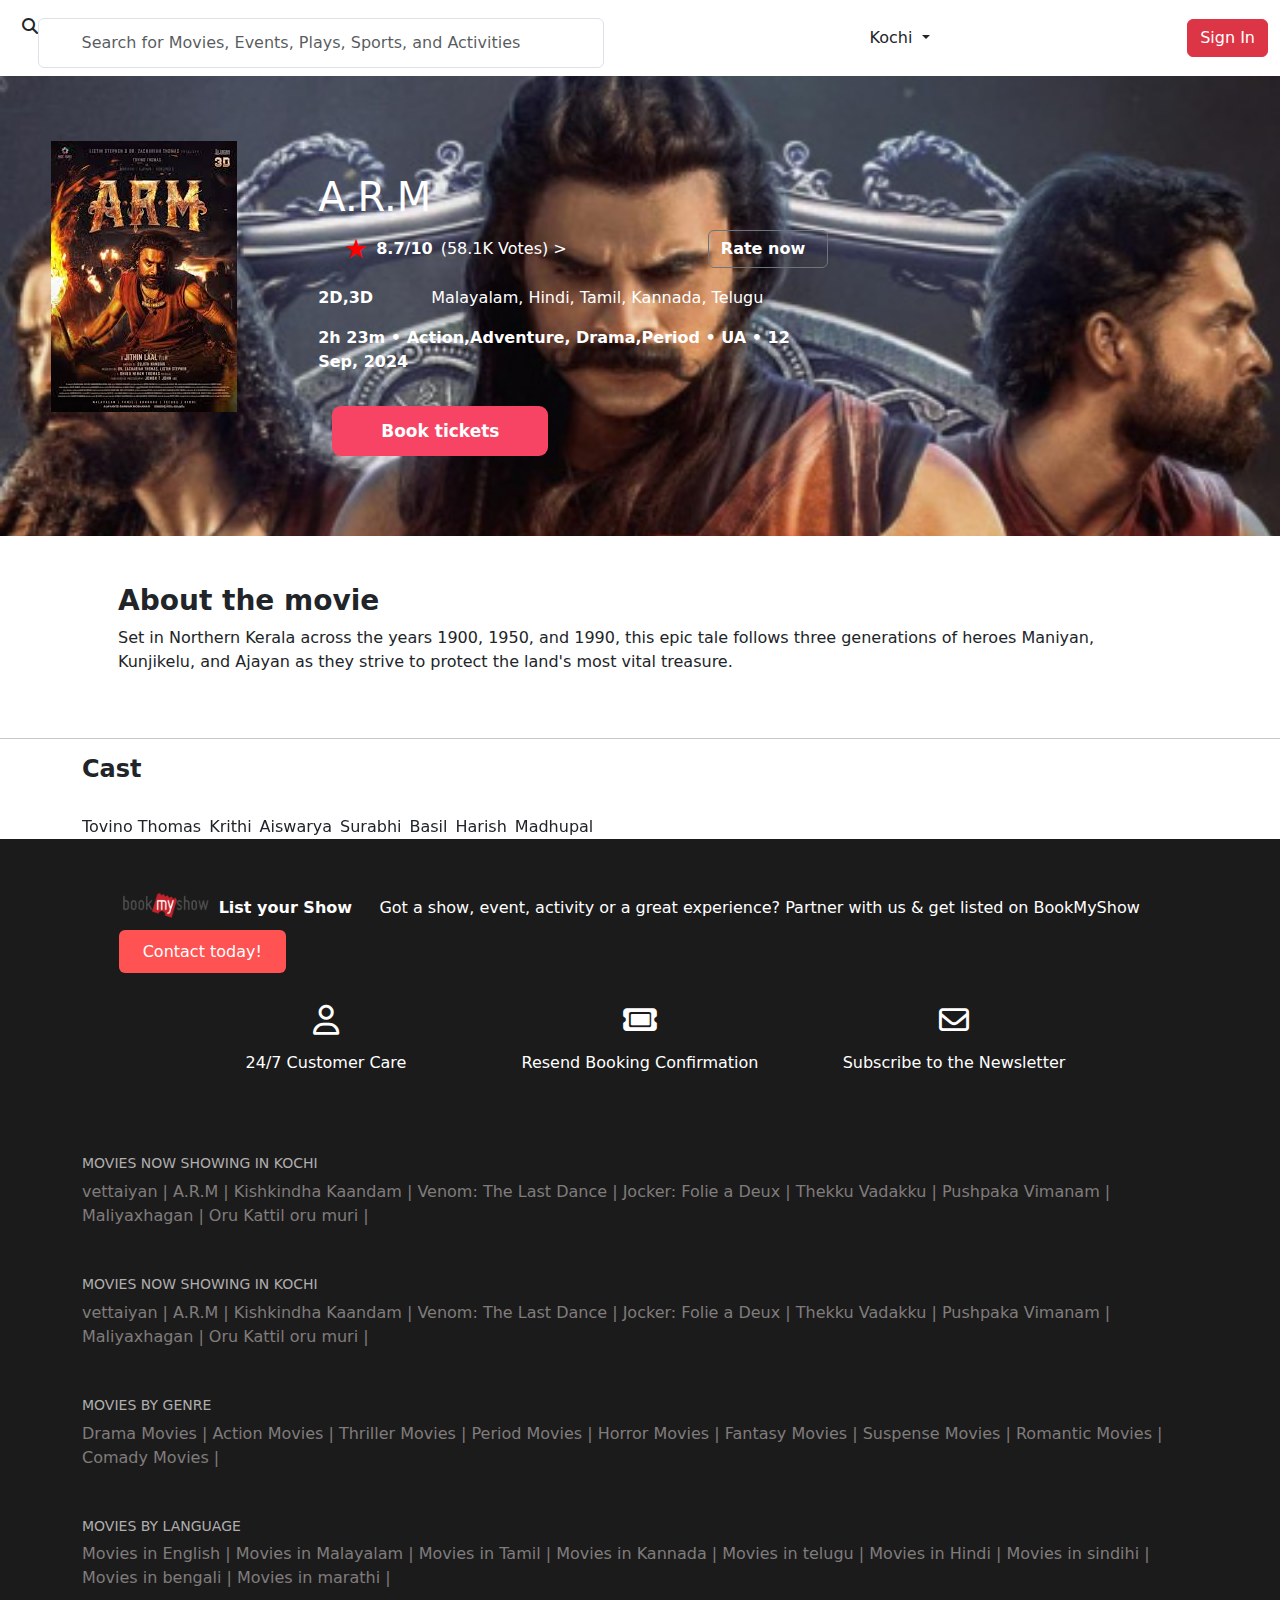
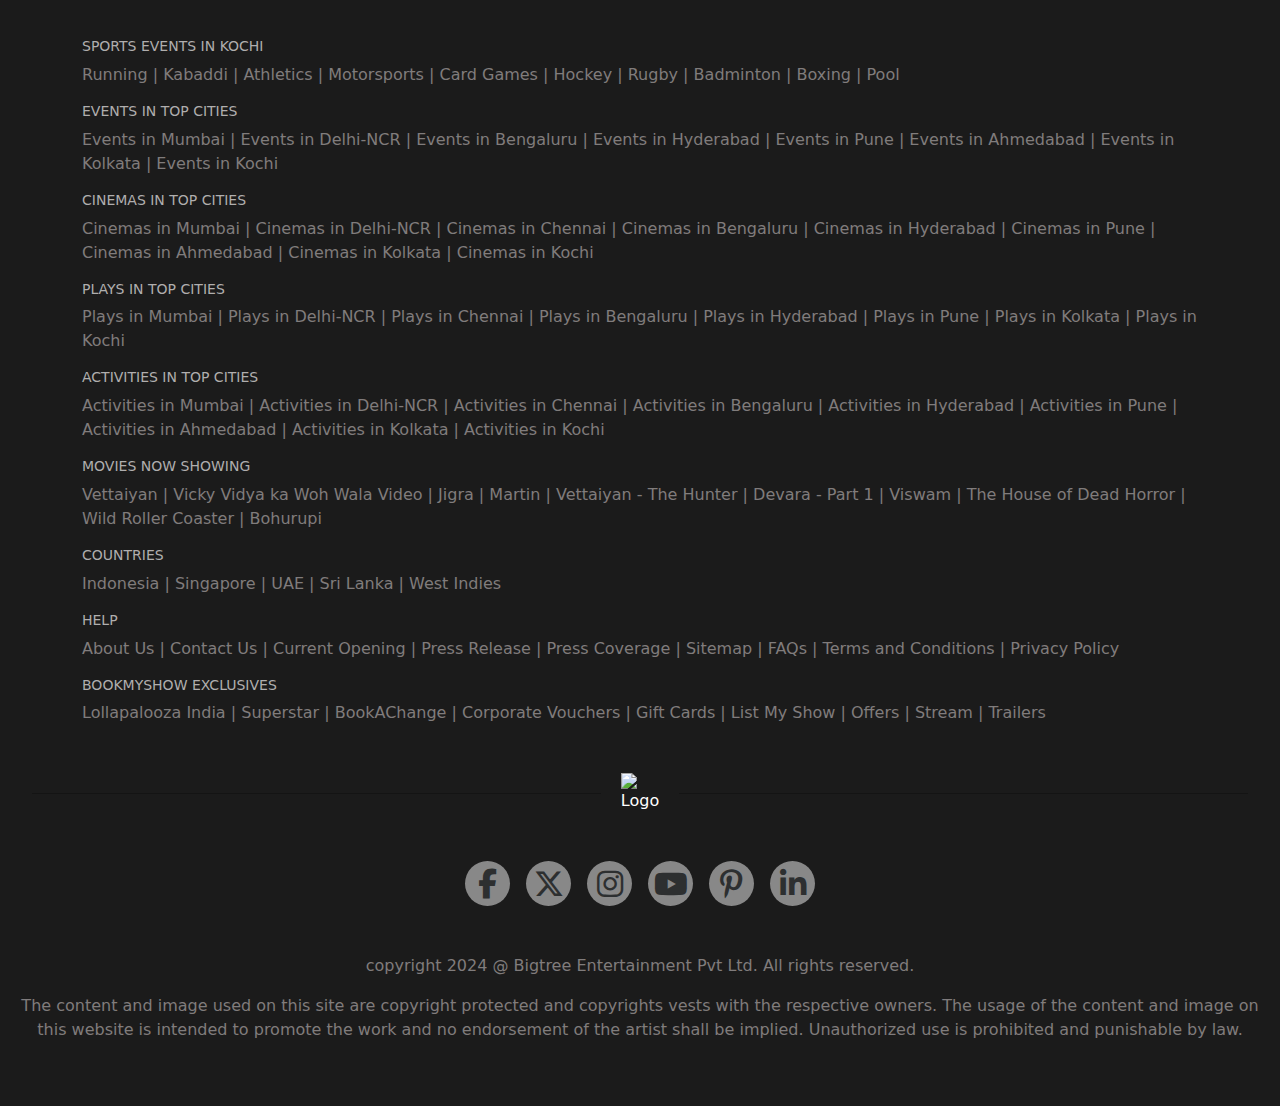
==== arm.html @ ceeee443 "update" ====
<!DOCTYPE html>
<html lang="en">
<head>
    <meta charset="UTF-8">
    <meta name="viewport" content="width=device-width, initial-scale=1.0">
    <title>ARM</title>
    <link rel="stylesheet" href="index.css">
    <link href="https://cdn.jsdelivr.net/npm/bootstrap@5.3.3/dist/css/bootstrap.min.css" rel="stylesheet">
    <script src="https://cdn.jsdelivr.net/npm/bootstrap@5.3.3/dist/js/bootstrap.bundle.min.js"></script>
    <link rel="stylesheet" href="https://cdnjs.cloudflare.com/ajax/libs/font-awesome/6.6.0/css/all.min.css">
</head>
<body>
    <nav id="navbar" class="navbar bg-white fixed-top">
        <div class="container-fluid">
            <form class="d-flex justify-content-center" role="search" style="width: 600px; padding-top: 10px;">
                <img id="logo" src="../BookMyShow/media/bookmyshow_logo.png" alt="" height="50px">
                <i id="slogo" class="fa-solid fa-magnifying-glass" aria-hidden="false"></i>
                <input id="search" class="form-control me-2" type="search" placeholder="      Search for Movies, Events, Plays, Sports, and Activities" aria-label="Search">
            </form>
            <div id="location" class="dropdown">            
                <a class="nav-link dropdown-toggle" href="#" role="button" data-bs-toggle="dropdown" aria-expanded="false">
                    Kochi
                </a>
            </div>
            <button id="login" class="btn btn-danger" type="submit">Sign In</button>
        </div>
    </nav>
    <!-- Second Navbar (Below First Navbar) -->
    <nav id="navbar2" class="second-navbar mt-2 d-none d-md-block">
        <div id="navrow" class="row container pt-1">
            <div class="col-auto">
                <p class="nav-item text-black mb-0">Movies</p>
            </div>
            <div class="col-auto">
                <p class="text-black mb-0">Stream</p>
            </div>
            <div class="col-sm">
                <p class="text-black mb-0">Events</p>
            </div>
            <div class="col-sm">
                <p class="text-black mb-0">Plays</p>
            </div>
            <div class="col-sm">
                <p class="text-black mb-0">Sports</p>
            </div>
            <div class="col-sm">
                <p class="text-black mb-0">Activities</p>
            </div>
            <div id="navrow2" class="col-auto ms-auto">
                <p class="text-black mb-0">List Your Show</p>
            </div>
            <div class="col-sm">
                <p class="text-black mb-0">Corporates</p>
            </div>
            <div class="col-sm">
                <p class="text-black mb-0">Offers</p>
            </div>
            <div class="col-sm">
                <p class="text-black mb-0">Gift Cards</p>
            </div>
        </div>
    </nav>
    <div id="main1" class="image-fluid d-flex ">
        <div id="main2" class=" row align-items-center">
            <!-- Movie Card 1 -->
            <div class="col-md-4">
                <div class="movie-card">
                    <img src="img/arposter.jpg" alt="A.R.M" >
                    <div class="movie-details">
                        <div class="movie-stats" style="background-color: #000000d8">
                        </div>
                    </div>
                </div>
            </div>
            <div id="main3" class="col-md-8">
                <div class="movieinfo">
                    <div class="movietitle"><h1>A.R.M</h1></div>
                    <div id="rating" class="d-flex align-items-center">
                        <span id="star" class="star text-orange">&nbsp;&nbsp; ★</span>
                        <span class="score mx-2"><b style="color: white;">8.7/10</b></span>
                        <span class="votes" style="color: white;">(58.1K Votes) ></span>
                        <button id="ratebtn" class="btn btn-outline-secondary rate-btn ms-auto"><b style="color: white;">Rate now</b>&nbsp;&nbsp;</button>
                    </div>
                    <div class="lang row gap-4 mt-3">
                        <div id="lang" class="col-2"><b style="color: white;">2D,3D</b></div>
                        <div id="lang" class="col-9"><span class="language" style="color: white;">Malayalam, Hindi, Tamil, Kannada, Telugu</span></div>
                    </div>
                    <div class="duration mt-3"><b style="color: white;">2h 23m • Action,Adventure, Drama,Period • UA • 12 Sep, 2024</b></div></div>
                    

                    <a id="book" class="mt-5" href="#"><b >Book tickets</b></a>


                </div>
            </div>
      </div>
    </div>
    <div class="sample container p-5">
        <h3><b>About the movie</b></h3>
        <span>Set in Northern Kerala across the years 1900, 1950, and 1990, this epic tale follows three generations of heroes Maniyan,</span>
        <span>Kunjikelu, and Ajayan as they strive to protect the land's most vital treasure.</span>
    </div>
    <hr class="mx-auto d-block" width="100%">
    <div id="demo" class="carousel slide container" data-bs-ride="false">
        <h4><b>Cast</b></h4>

        <div class="carousel-inner">
            <div class="carousel-item active">

                <div class="d-flex gap-2">
                    <div>
                        <img src="media/c1.avif" class=" d-inline rounded-circle" style="width:165px;" alt="">
                        <figcaption style="text-align: center;">Tovino Thomas</figcaption> 
                    </div>
                    <div>
                        <img src="media/c2.avif" class=" d-inline rounded-circle" style="width:165px;" alt="">
                        <figcaption style="text-align: center;">Krithi</figcaption>
                    </div>
                    <div>
                        <img src="media/c3.avif" class=" d-inline rounded-circle" style="width:165px;" alt="">
                            <figcaption style="text-align: center;">Aiswarya</figcaption>
                    </div> 
                    <div>
                        <img src="media/c4.avif" class=" d-inline rounded-circle" style="width:165px;" alt=""> 
                        <figcaption style="text-align: center;">Surabhi</figcaption>
                    </div>
                    <div>
                        <img src="media/c5.avif" class=" d-inline rounded-circle" style="width:165px;" alt="">
                            <figcaption style="text-align: center;">Basil</figcaption>
                    </div>
                    <div> 
                        <img src="media/c6.avif" class=" d-inline rounded-circle" style="width:165px;" alt="">
                        <figcaption style="text-align: center;">Harish</figcaption>
                    </div>
                    <div> 
                        <img src="media/c7.avif" class=" d-inline rounded-circle" style="width:165px;" alt="">
                        <figcaption style="text-align: center;">Madhupal</figcaption> 
                </div>
            </div>
        </div>
        <div class="carousel-item">
            <div class="d-flex gap-2">
                <div>
                <img src="media/c8.avif" class=" d-inline rounded-circle" style="width:165px;" alt="">
                <figcaption style="text-align: center;">Rohini</figcaption> 
               </div>
               <div>
                <img src="media/c9.avif" class=" d-inline rounded-circle" style="width:165px;" alt="">
                <figcaption style="text-align: center;">Aju varghese</figcaption>
               </div>
               <div>
                <img src="media/c10.avif" class=" d-inline rounded-circle" style="width:165px;" alt="">
                <figcaption style="text-align: center;">Kabir</figcaption>
                </div> 
                <div>
                <img src="media/c11.avif" class=" d-inline rounded-circle" style="width:165px;" alt=""> 
                <figcaption style="text-align: center;">Jagadeesh</figcaption>
                </div>
                <div>
                <img src="media/c12.avif" class=" d-inline rounded-circle" style="width:165px;" alt="">
                <figcaption style="text-align: center;">Sudheesh</figcaption>
                </div>
                <div> 
                <img src="media/c13.avif" class=" d-inline rounded-circle" style="width:165px;" alt="">
                <figcaption style="text-align: center;">Nisthar</figcaption>
                </div>
                <div> 
                    <img src="media/c14.avif" class=" d-inline rounded-circle" style="width:165px;" alt="">
                    <figcaption style="text-align: center;">Maala</figcaption>
                    </div>
          </div>   
  
          </div>
        </div>
        <button class="carousel-control-prev" type="button" data-bs-target="#demo" data-bs-slide="prev">
            <span class="carousel-control-prev-icon"></span>
          </button>
          <button class="carousel-control-next" type="button" data-bs-target="#demo" data-bs-slide="next">
            <span class="carousel-control-next-icon"></span>
          </button>
        </div>
    </div>
    <footer style="overflow-y: hidden;" class="footer py-5 d-none d-md-block">
        <div class="container-fluid">
            <div class="row justify-content-center text-center text-md-start">
                <div class="col-md-10">
                    <p class="text-white">
                    <a href="#" class=" footer-logo text-white fw-bold text-decoration-none"><img src="img/bookmyshow_logo.png" alt="" style="max-width: 100px;">List your Show &nbsp; &nbsp;</a> 
                    Got a show, event, activity or a great experience? Partner with us & get listed on BookMyShow 
                    <a id="contact"  href="#" class="btn btn-danger ">Contact today! </a>
                    </p>
                </div>
        
                <div id="row" class="row justify-content-center">
                    <div class="icon-box col-12 col-md-4 col-lg-3 mb-3 text-center ">
                    <i style="font-size: 30px;" class="fa-regular fa-user my-3"></i>
                    <p class="">24/7 Customer Care</p>
                </div>
                <div class="icon-box col-12 col-md-4 col-lg-3 mb-3 text-center">
                    <i style="font-size: 30px;" class="fa-solid fa-ticket my-3"></i>
                    <p >Resend Booking Confirmation</p>
                </div>
                <div class="icon-box col-12 col-md-4 col-lg-3 mb-3 text-center">
                    <i style="font-size: 30px;" class="fa-regular fa-envelope my-3"></i>
                    <p >Subscribe to the Newsletter</p>
                </div>
                </div>
            </div>
            <div class="container mt-5">
                <h4 id="heading">MOVIES NOW SHOWING IN KOCHI</h4>
                <p class="para"><a id="text1" href="">vettaiyan</a> |
                <a id="text1" href="">A.R.M</a> |
                <a id="text1" href="">Kishkindha Kaandam</a> |
                <a id="text1" href="">Venom: The Last Dance</a> |
                <a id="text1" href="">Jocker: Folie a Deux</a> |
                <a id="text1" href="">Thekku Vadakku</a> |
                <a id="text1" href="">Pushpaka Vimanam</a> |
                <a id="text1" href="">Maliyaxhagan</a> |
                <a id="text1" href="">Oru Kattil oru muri</a> |
                </p>
            </div>
            <div class="container mt-5">
                <h4 id="heading">MOVIES NOW SHOWING IN KOCHI</h4>
                <p class="para"><a id="text1" href="">vettaiyan</a> |
                <a id="text1" href="">A.R.M</a> |
                <a id="text1" href="">Kishkindha Kaandam</a> |
                <a id="text1" href="">Venom: The Last Dance</a> |
                <a id="text1" href="">Jocker: Folie a Deux</a> |
                <a id="text1" href="">Thekku Vadakku</a> |
                <a id="text1" href="">Pushpaka Vimanam</a> |
                <a id="text1" href="">Maliyaxhagan</a> |
                <a id="text1" href="">Oru Kattil oru muri</a> |
                </p>
            </div>
            <div class="container mt-5">
                <h4 id="heading">MOVIES BY GENRE</h4>
                <p class="para"><a id="text1" href="">Drama Movies</a> |
                <a id="text1" href="">Action Movies</a> |
                <a id="text1" href="">Thriller Movies</a> |
                <a id="text1" href="">Period Movies</a> |
                <a id="text1" href="">Horror Movies</a> |
                <a id="text1" href="">Fantasy Movies</a> |
                <a id="text1" href="">Suspense Movies</a> |
                <a id="text1" href="">Romantic Movies</a> |
                <a id="text1" href="">Comady Movies</a> |
                </p>
            </div>
            <div class="container mt-5">
                <h4 id="heading">MOVIES BY LANGUAGE</h4>
                <p class="para"><a id="text1" href="">Movies in English</a> |
                <a id="text1" href="">Movies in Malayalam</a> |
                <a id="text1" href="">Movies in Tamil</a> |
                <a id="text1" href="">Movies in Kannada</a> |
                <a id="text1" href="">Movies in telugu</a> |
                <a id="text1" href="">Movies in Hindi</a> |
                <a id="text1" href="">Movies in sindihi</a> |
                <a id="text1" href="">Movies in bengali</a> |
                <a id="text1" href="">Movies in marathi</a> |
                </p>
            </div>
            <div class="container mt-5">
                <h4 id="heading">SPORTS EVENTS IN KOCHI</h4>
                <p class="para">
                    <a href="" id="text1">Running</a> |
                    <a href="" id="text1">Kabaddi</a> |
                    <a href="" id="text1">Athletics</a> |
                    <a href="" id="text1">Motorsports</a> |
                    <a href="" id="text1">Card Games</a> |
                    <a href="" id="text1">Hockey</a> |
                    <a href="" id="text1">Rugby</a> |
                    <a href="" id="text1">Badminton</a> |
                    <a href="" id="text1">Boxing</a> |
                    <a href="" id="text1">Pool</a>
                </p>
                <h4 id="heading">EVENTS IN TOP CITIES</h4>
                <p class="para">
                    <a href="" id="text1">Events in Mumbai</a> |
                    <a href="" id="text1">Events in Delhi-NCR</a> |
                    <a href="" id="text1">Events in Bengaluru</a> |
                    <a href="" id="text1">Events in Hyderabad</a> |
                    <a href="" id="text1">Events in Pune</a> |
                    <a href="" id="text1">Events in Ahmedabad</a> |
                    <a href="" id="text1">Events in Kolkata</a> |
                    <a href="" id="text1">Events in Kochi</a>
                </p>
                <h4 id="heading">CINEMAS IN TOP CITIES</h4>
                <p class="para">
                    <a href="" id="text1">Cinemas in Mumbai</a> |
                    <a href="" id="text1">Cinemas in Delhi-NCR</a> |
                    <a href="" id="text1">Cinemas in Chennai</a> |
                    <a href="" id="text1">Cinemas in Bengaluru</a> |
                    <a href="" id="text1">Cinemas in Hyderabad</a> |
                    <a href="" id="text1">Cinemas in Pune</a> |
                    <a href="" id="text1">Cinemas in Ahmedabad</a> |
                    <a href="" id="text1">Cinemas in Kolkata</a> |
                    <a href="" id="text1">Cinemas in Kochi</a>
                </p>
            
                <h4 id="heading">PLAYS IN TOP CITIES</h4>
                <p class="para">
                    <a href="" id="text1">Plays in Mumbai</a> |
                    <a href="" id="text1">Plays in Delhi-NCR</a> |
                    <a href="" id="text1">Plays in Chennai</a> |
                    <a href="" id="text1">Plays in Bengaluru</a> |
                    <a href="" id="text1">Plays in Hyderabad</a> |
                    <a href="" id="text1">Plays in Pune</a> |
                    <a href="" id="text1">Plays in Kolkata</a> |
                    <a href="" id="text1">Plays in Kochi</a>
                </p>
                
                <h4 id="heading">ACTIVITIES IN TOP CITIES</h4>
                <p class="para">
                    <a href="" id="text1">Activities in Mumbai</a> |
                    <a href="" id="text1">Activities in Delhi-NCR</a> |
                    <a href="" id="text1">Activities in Chennai</a> |
                    <a href="" id="text1">Activities in Bengaluru</a> |
                    <a href="" id="text1">Activities in Hyderabad</a> |
                    <a href="" id="text1">Activities in Pune</a> |
                    <a href="" id="text1">Activities in Ahmedabad</a> |
                    <a href="" id="text1">Activities in Kolkata</a> |
                    <a href="" id="text1">Activities in Kochi</a>
                </p>
                
                <h4 id="heading">MOVIES NOW SHOWING</h4>
                <p class="para">
                    <a href="" id="text1">Vettaiyan</a> |
                    <a href="" id="text1">Vicky Vidya ka Woh Wala Video</a> |
                    <a href="" id="text1">Jigra</a> |
                    <a href="" id="text1">Martin</a> |
                    <a href="" id="text1">Vettaiyan - The Hunter</a> |
                    <a href="" id="text1">Devara - Part 1</a> |
                    <a href="" id="text1">Viswam</a> |
                    <a href="" id="text1">The House of Dead Horror</a> |
                    <a href="" id="text1">Wild Roller Coaster</a> |
                    <a href="" id="text1">Bohurupi</a>
                </p>
            
                <h4 id="heading">COUNTRIES</h4>
                <p class="para">
                    <a href="" id="text1">Indonesia</a> |
                    <a href="" id="text1">Singapore</a> |
                    <a href="" id="text1">UAE</a> |
                    <a href="" id="text1">Sri Lanka</a> |
                    <a href="" id="text1">West Indies</a>
                </p>
                
                <h4 id="heading">HELP</h4>
                <p class="para">
                    <a href="" id="text1">About Us</a> |
                    <a href="" id="text1">Contact Us</a> |
                    <a href="" id="text1">Current Opening</a> |
                    <a href="" id="text1">Press Release</a> |
                    <a href="" id="text1">Press Coverage</a> |
                    <a href="" id="text1">Sitemap</a> |
                    <a href="" id="text1">FAQs</a> |
                    <a href="" id="text1">Terms and Conditions</a> |
                    <a href="" id="text1">Privacy Policy</a>
                </p>
            
                <h4 id="heading">BOOKMYSHOW EXCLUSIVES</h4>
                <p class="para">
                    <a href="" id="text1">Lollapalooza India</a> |
                    <a href="" id="text1">Superstar</a> |
                    <a href="" id="text1">BookAChange</a> |
                    <a href="" id="text1">Corporate Vouchers</a> |
                    <a href="" id="text1">Gift Cards</a> |
                    <a href="" id="text1">List My Show</a> |
                    <a href="" id="text1">Offers</a> |
                    <a href="" id="text1">Stream</a> |
                    <a href="" id="text1">Trailers</a>
                </p>
            </div>
        <div class="line mt-5">
            <hr class="left-line">
            <img src="../BookMyShow/media/bookmyshow_logo.png" alt="Logo" class="logo">
            <hr class="right-line">
        </div>
        <div class=" social mt-5 d-flex justify-content-center ">
            <i id="social1" class="fa-brands fa-facebook-f mx-2"></i>
                <i id="social1" class="fa-brands fa-x-twitter mx-2"></i>
                <i id="social1" class="fa-brands fa-instagram mx-2"></i>
                <i id="social1" class="fa-brands fa-youtube mx-2"></i>
                <i id="social1" class="fa-brands fa-pinterest-p mx-2"></i>
                <i id="social1" class="fa-brands fa-linkedin-in mx-2"></i>
            </p>
        </div>
        <div class="text-center  ">
            <p id="text2" class="mt-5 ">copyright 2024 @ Bigtree Entertainment Pvt Ltd. All rights reserved.</p>
            <p id="text2">The content and image used on this site are copyright protected and copyrights vests with the respective owners. The usage of the content and image on this website is intended to promote the work and no endorsement of the
                artist shall be implied. Unauthorized use is prohibited and punishable by law.
            </p>
        </div>
        </div>
    </footer>
    <script src="https://cdn.jsdelivr.net/npm/bootstrap@5.3.0-alpha1/dist/js/bootstrap.bundle.min.js"></script>

</body>
</html>
---- index.css ----
#logo{
    padding: 5px;
}
.dropdowm{
    padding: 8px;
}
#posters{
    width: 90%;
    border-radius: 8px;
}
#movie-card {
    border-radius: 10px;
    overflow: hidden;
    margin-bottom: 20px;
    position: relative;
    box-shadow: 0 4px 8px rgba(0, 0, 0, 0.1);
}
#movie-card img {
    width: 100%;
    height: auto;
    border-bottom: 3px solid #f8f9fa;
}
.movie-details {
    padding: 10px;
}
#movie-title {
    font-weight: bold;
    margin-top: 10px;
    text-decoration: none;
}
#movie-genre {
    color: #6c757d;
    font-size: 14px;
    text-decoration: none;

}
#movie-stats {
    position: absolute;
    bottom: 0;
    left: 0;
    width: 100%;
    background-color: rgba(0, 0, 0, 0.7);
    color: white;
    text-align: center;
    padding: 5px 0;
}
#movie-stats span {
    display: inline-block;
    margin-right: 10px;
}
#movie-stats i {
    margin-right: 5px;
}



footer {
    background-color: #1b1b1b;
    color: #fff;
}

footer .lead {
    font-size: 1.2rem;
    font-weight: bold;
}

footer h5 {
    font-size: 1rem;
    font-weight: bold;
    margin-bottom: 1rem;
}

footer p a {
    text-decoration: none;
    color: #ccc;
    transition: color 0.3s;
}

footer p a:hover {
    color: #fff;
}
footer .btn-danger {
    background-color: #ff5252;
    border: none;
    padding: 0.6rem 1.5rem;
    font-size: 1rem;
}

footer .btn-danger:hover {
    background-color: #e04545;
}

#text1{
    text-decoration: none;
    color: rgb(128, 124, 124);
}
#heading{
    color: rgb(176, 174, 174);
    font-size: 14px;
} 
#text1:hover{
    color: white;
}
.para{
    color: rgb(128, 124, 124);
}
.left-line,
.right-line {
    border: none;
    height: 1px;
    background-color: #888;
    width: 100%;
}

.line {
    display: flex;
    align-items: center;
    justify-content: center;
}

.left-line, .right-line {
    flex-grow: 1; 
    border: none;
    border-top: 1px solid #000; 
    margin: 0 20px; 
}

.logo {
    max-width: 100px; 
}

#social1{
    background-color: #888;
    color: rgb(45,47,48);
    border-radius: 50%;
    width: 45px;
    height: 45px;
    display: flex;
    align-items: center;
    justify-content: center;
    font-size: 30px;
}
#social1:hover{
    background-color: white;
}
#text2{
    color: rgb(128, 124, 124);
}
#main1{
    position: relative;
    background-size: cover;
    height: 500px;
    background-image: url(img/arposter3.jpg);
}
#main1::before{
 content: "";
position: absolute;
height: 100%;
}
#main2{
    position: relative;
    z-index: 2;
    left: 4%;
}
.movietitle{
    color: white;
    left: 14px;
}
.rating {
    display: flex;
    align-items: center;
    margin-top: 10px;
  }
#star {
    color: red;
    font-size: 27px;
  }
  
  .rating .score {
    font-size: 1.5rem;
    margin-left: 5px;
  }
  
  .rating .votes {
    font-size: 1rem;
    margin-left: 10px;
  }
  
  .rate-btn {
    margin-left: 12px;
    font-size: 0.9rem;
  }
  .moviedetail {
    display: flex;
    flex-wrap: wrap;
    left: 14px;
    gap: 10px;
  }
  
  .moviedetail span {
    background-color: #333;
    padding: 5px 10px;
    left: 14px;
    border-radius: 5px;
  }
  #book{
    background-color: rgb(248,68,100);
    color: white;
    border-radius: 9px;
    text-decoration: none;
    padding: 15px 49px;
    font-size: 17px;
    position: relative;
    left: 14px;
    top: 45px;
    
  }
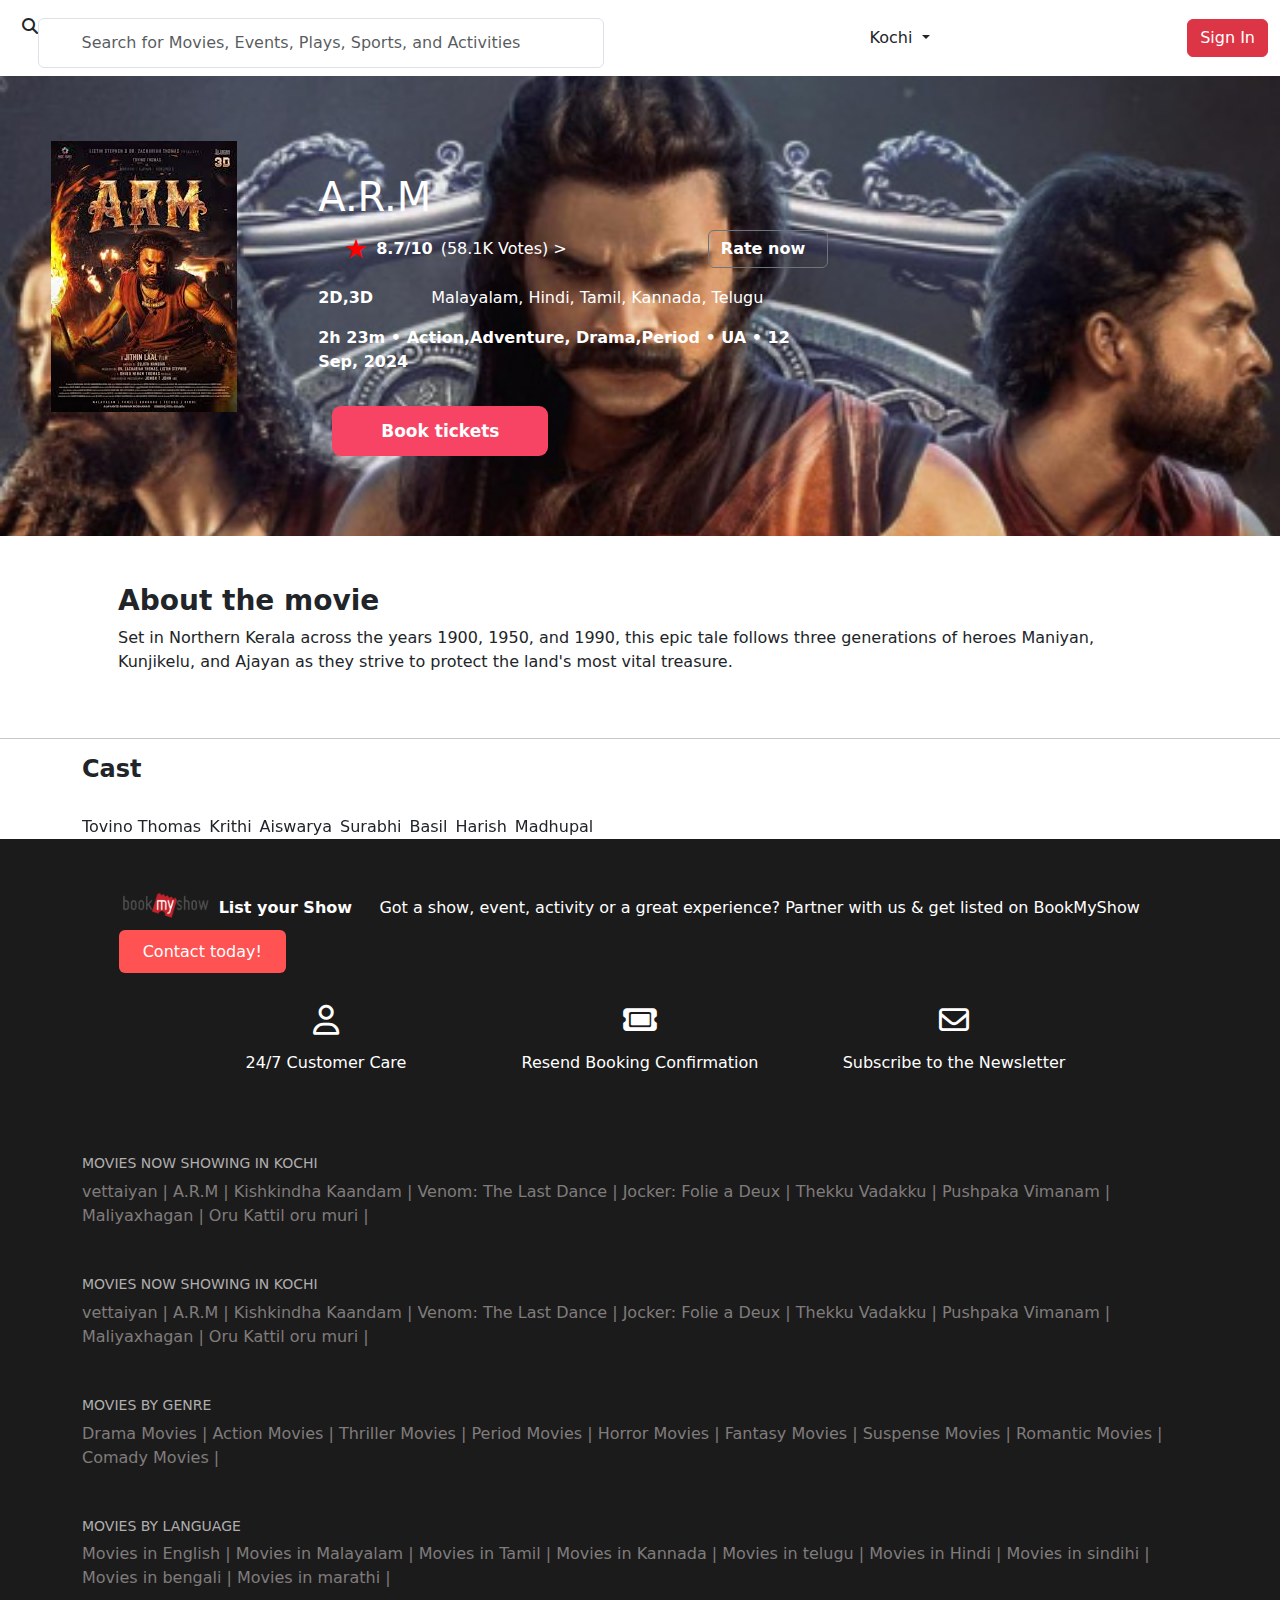
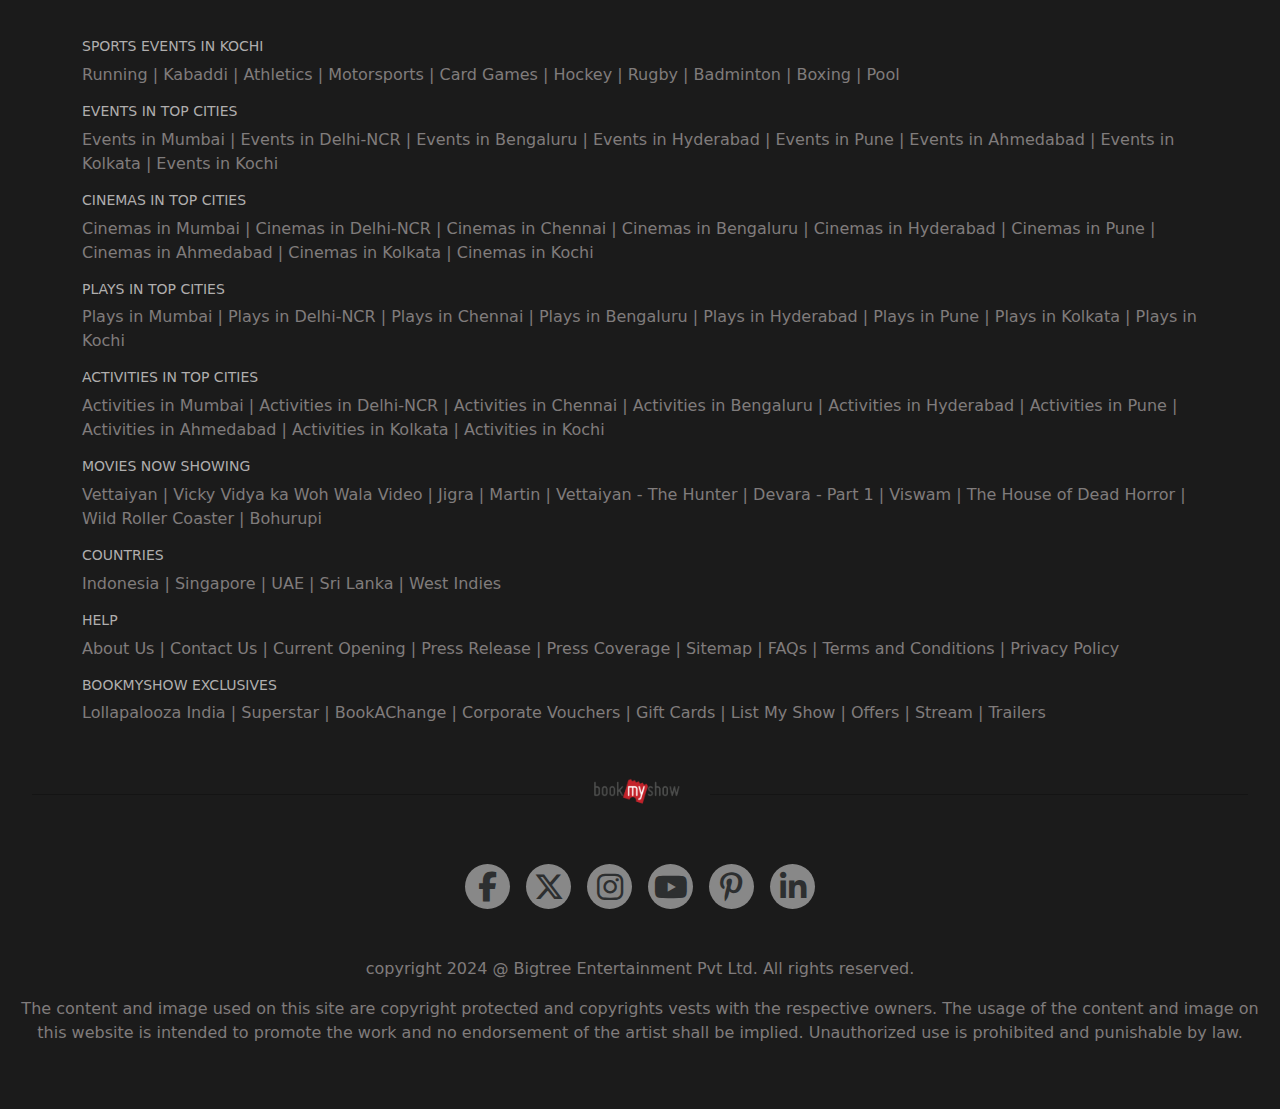
==== commit 9cd3f66a: "update" ====
--- a/arm.html
+++ b/arm.html
@@ -372,7 +372,7 @@
             </div>
         <div class="line mt-5">
             <hr class="left-line">
-            <img src="../BookMyShow/media/bookmyshow_logo.png" alt="Logo" class="logo">
+            <img src="img/bookmyshow_logo.png" alt="Logo" class="logo">
             <hr class="right-line">
         </div>
         <div class=" social mt-5 d-flex justify-content-center ">
@@ -392,7 +392,7 @@
         </div>
         </div>
     </footer>
-    <script src="https://cdn.jsdelivr.net/npm/bootstrap@5.3.0-alpha1/dist/js/bootstrap.bundle.min.js"></script>
+   
 
 </body>
 </html>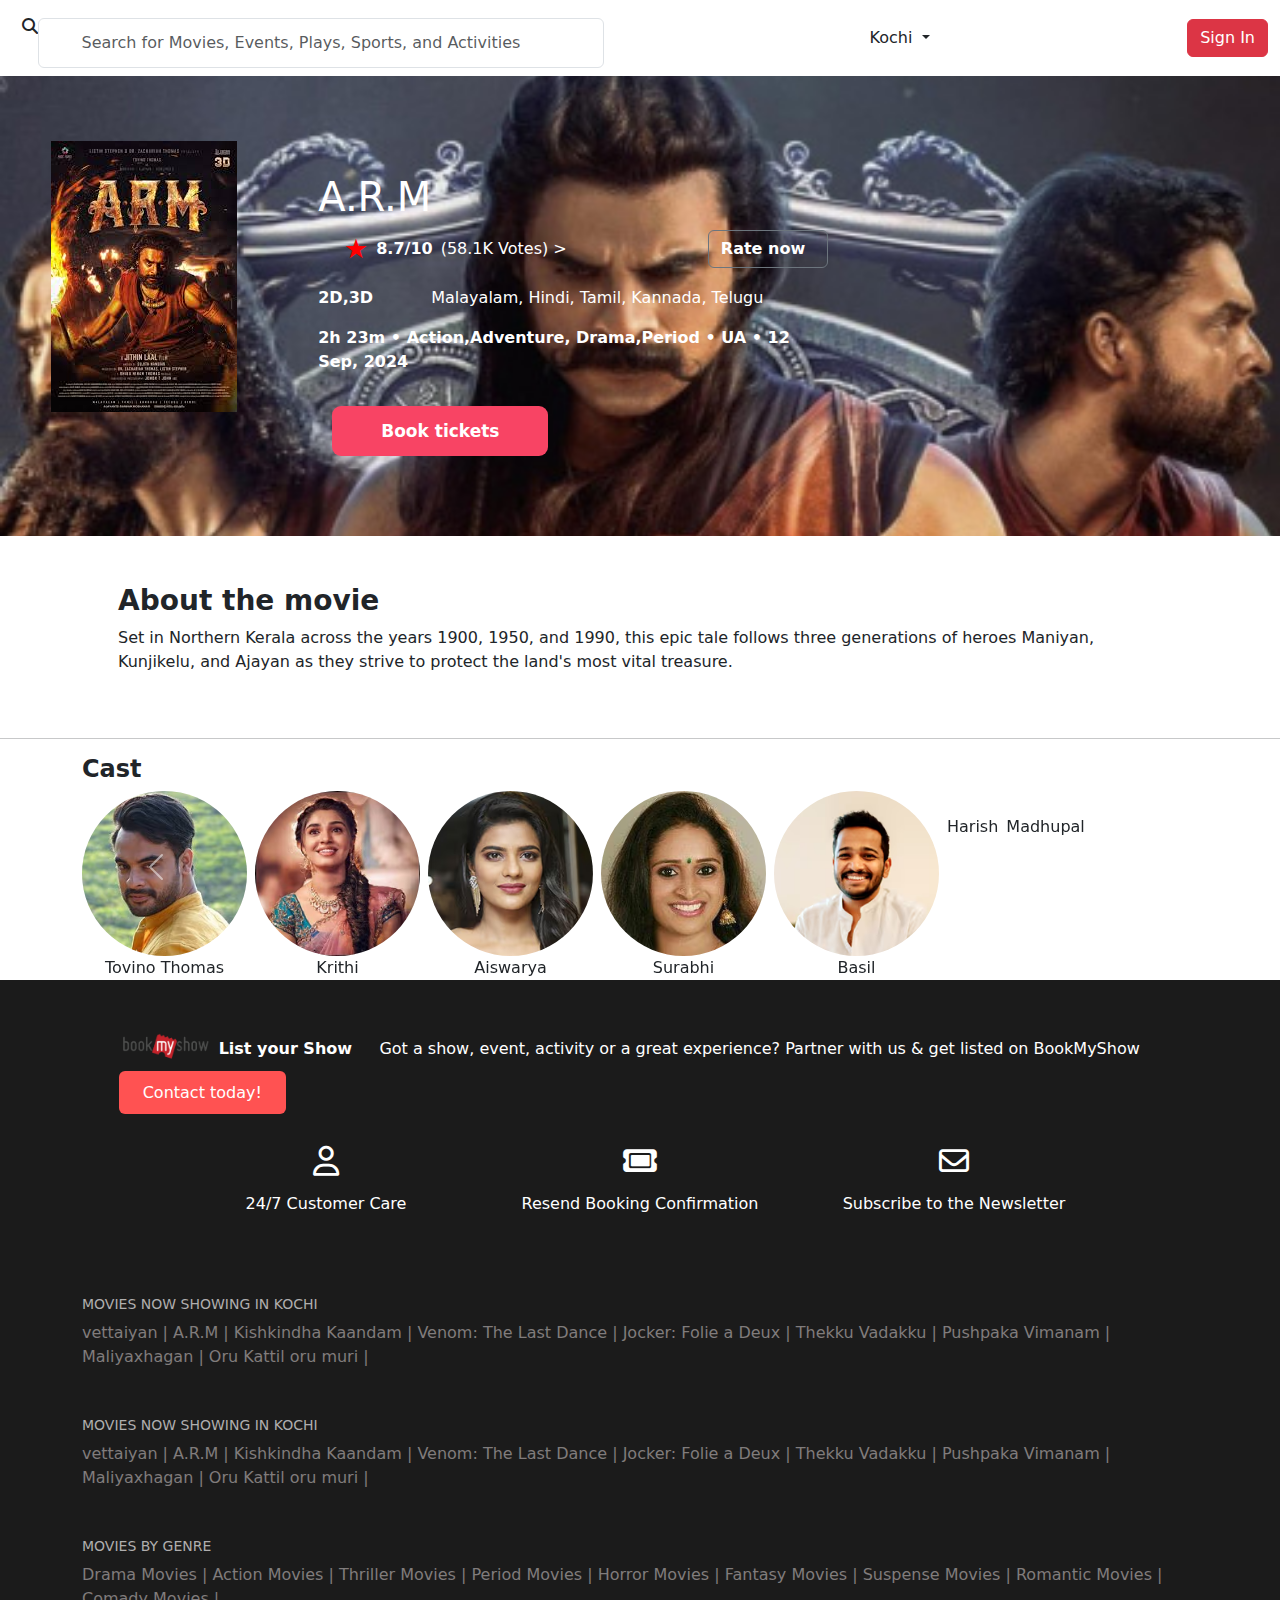
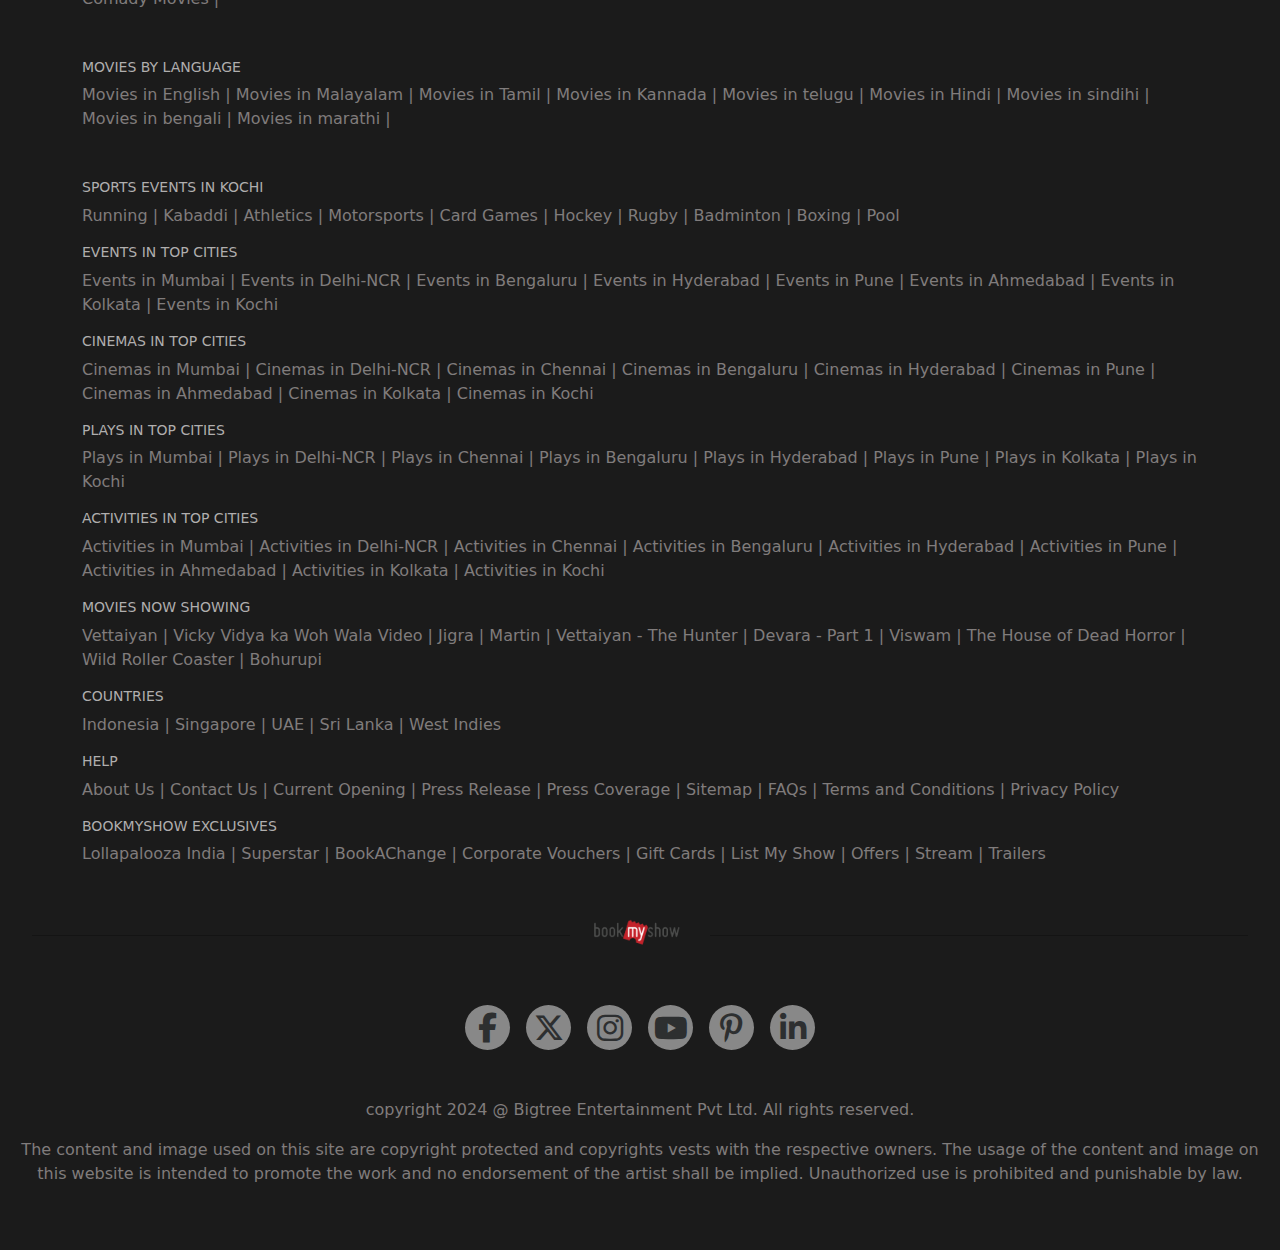
==== commit 448abcba: "update" ====
--- a/arm.html
+++ b/arm.html
@@ -109,27 +109,27 @@
 
                 <div class="d-flex gap-2">
                     <div>
-                        <img src="media/c1.avif" class=" d-inline rounded-circle" style="width:165px;" alt="">
+                        <img src="img/tovino.avif" class=" d-inline rounded-circle" style="width:165px;" alt="">
                         <figcaption style="text-align: center;">Tovino Thomas</figcaption> 
                     </div>
                     <div>
-                        <img src="media/c2.avif" class=" d-inline rounded-circle" style="width:165px;" alt="">
+                        <img src="img/krithi-shetty-.avif" class=" d-inline rounded-circle" style="width:165px;" alt="">
                         <figcaption style="text-align: center;">Krithi</figcaption>
                     </div>
                     <div>
-                        <img src="media/c3.avif" class=" d-inline rounded-circle" style="width:165px;" alt="">
+                        <img src="img/aishwarya-rajesh.avif" class=" d-inline rounded-circle" style="width:165px;" alt="">
                             <figcaption style="text-align: center;">Aiswarya</figcaption>
                     </div> 
                     <div>
-                        <img src="media/c4.avif" class=" d-inline rounded-circle" style="width:165px;" alt=""> 
+                        <img src="img/surabhi-lakshmi-.avif" class=" d-inline rounded-circle" style="width:165px;" alt=""> 
                         <figcaption style="text-align: center;">Surabhi</figcaption>
                     </div>
                     <div>
-                        <img src="media/c5.avif" class=" d-inline rounded-circle" style="width:165px;" alt="">
+                        <img src="img/basil-joseph-.avif" class=" d-inline rounded-circle" style="width:165px;" alt="">
                             <figcaption style="text-align: center;">Basil</figcaption>
                     </div>
                     <div> 
-                        <img src="media/c6.avif" class=" d-inline rounded-circle" style="width:165px;" alt="">
+                        <img src="img/" class=" d-inline rounded-circle" style="width:165px;" alt="">
                         <figcaption style="text-align: center;">Harish</figcaption>
                     </div>
                     <div> 
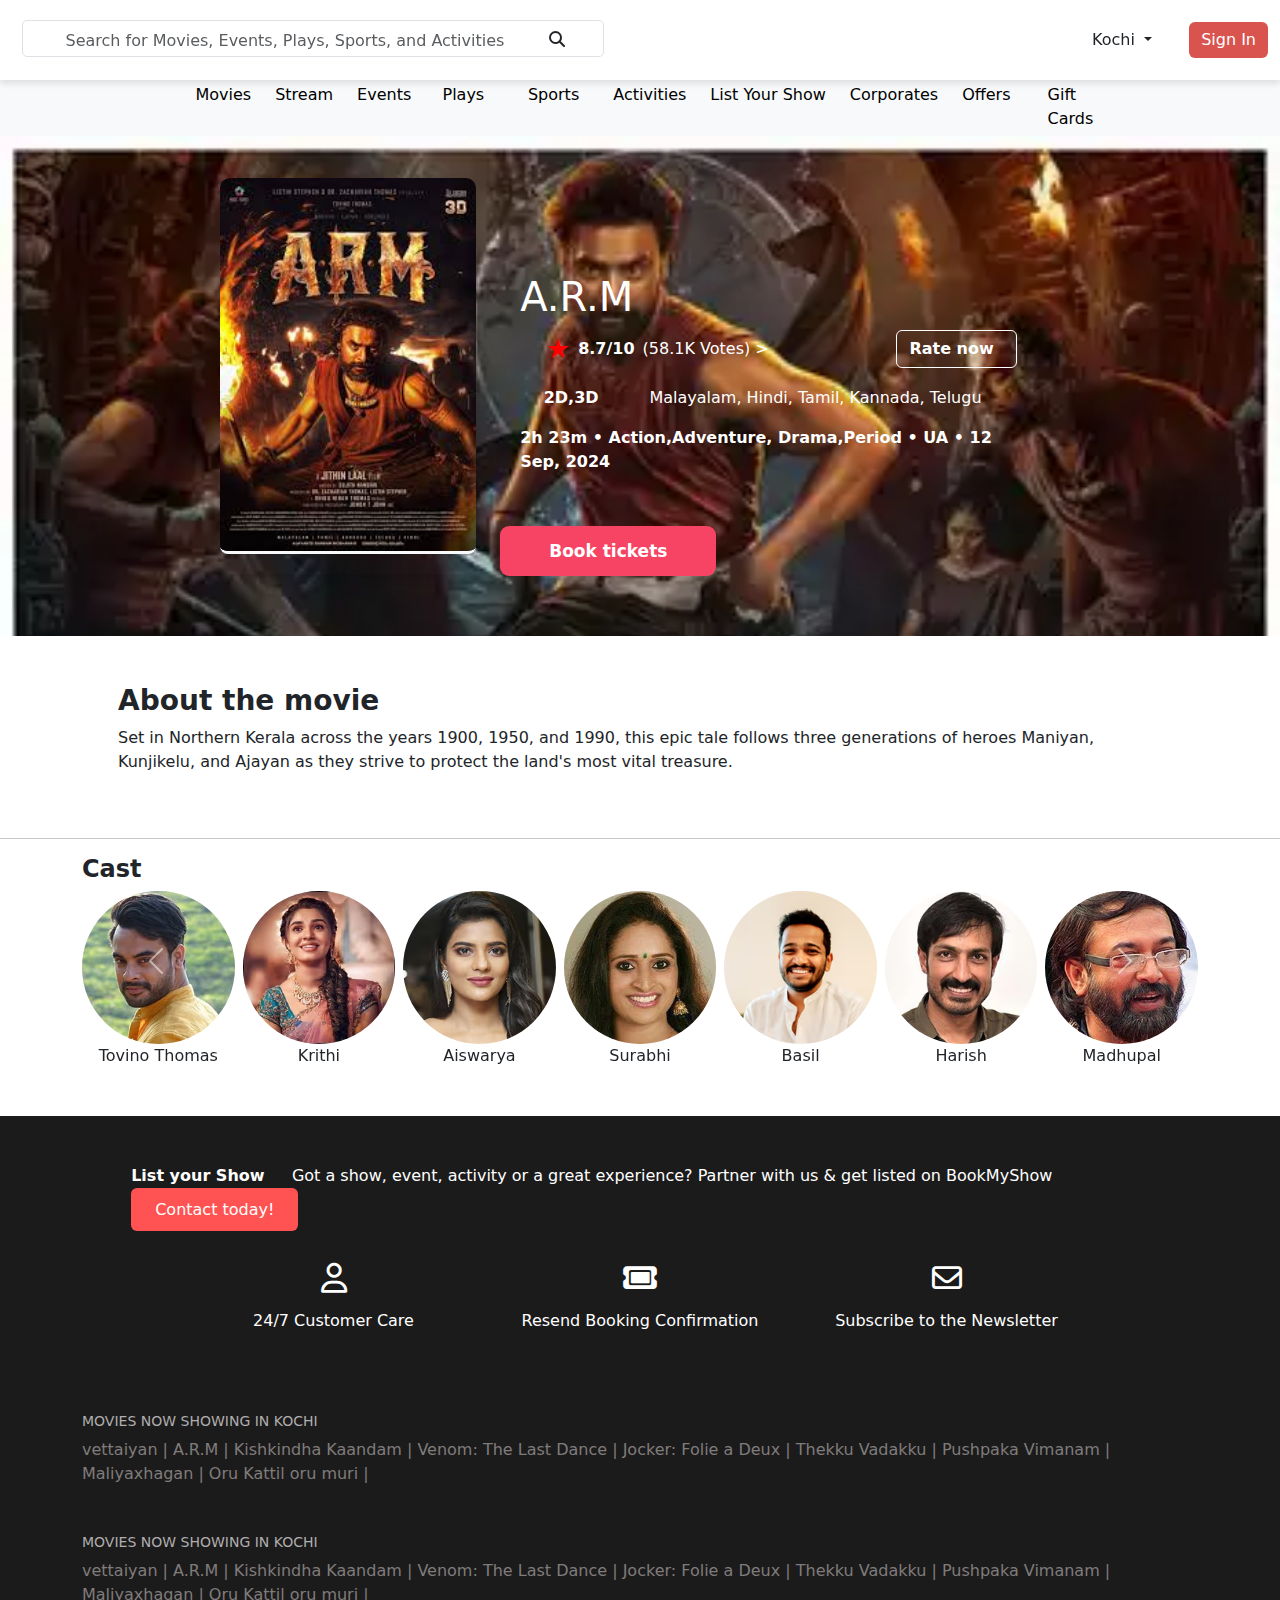
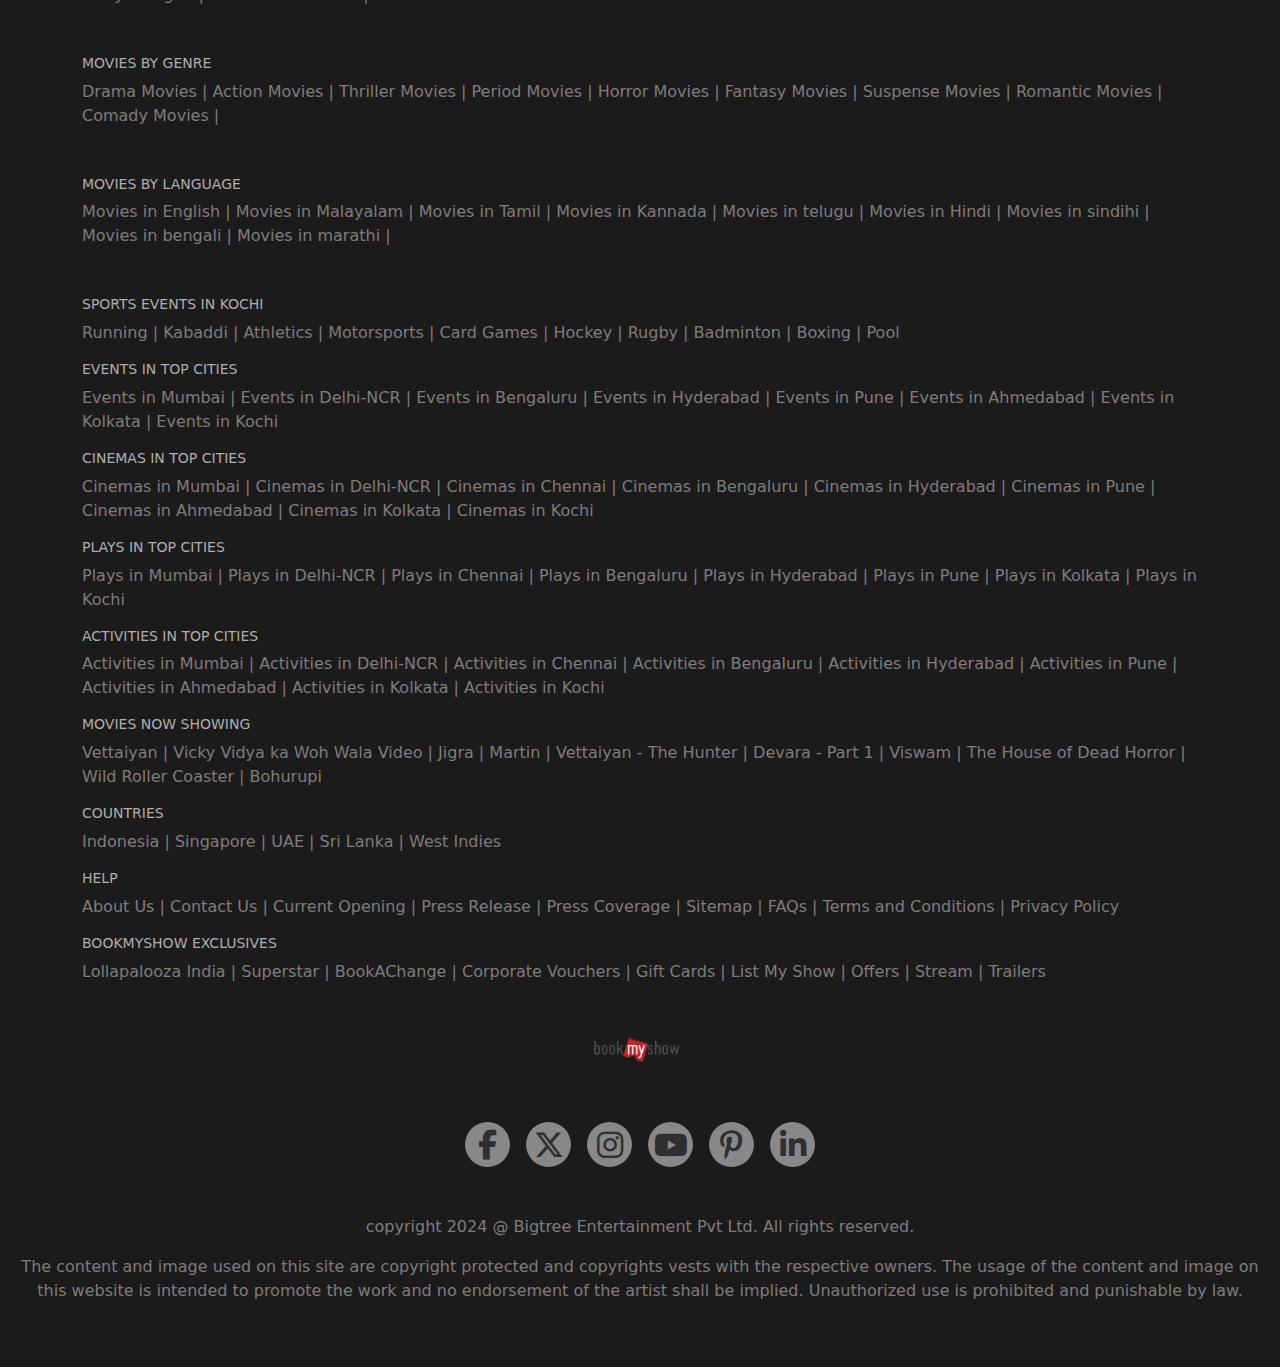
==== commit 763dd82d: "update" ====
--- a/arm.html
+++ b/arm.html
@@ -117,7 +117,7 @@
                         <figcaption style="text-align: center;">Krithi</figcaption>
                     </div>
                     <div>
-                        <img src="img/aishwarya-rajesh.avif" class=" d-inline rounded-circle" style="width:165px;" alt="">
+                        <img src="img/aishwarya-rajesh-1048096-1680242348.avif" class=" d-inline rounded-circle" style="width:165px;" alt="">
                             <figcaption style="text-align: center;">Aiswarya</figcaption>
                     </div> 
                     <div>
@@ -129,11 +129,11 @@
                             <figcaption style="text-align: center;">Basil</figcaption>
                     </div>
                     <div> 
-                        <img src="img/" class=" d-inline rounded-circle" style="width:165px;" alt="">
+                        <img src="img/harish-uthaman-.avif" class=" d-inline rounded-circle" style="width:165px;" alt="">
                         <figcaption style="text-align: center;">Harish</figcaption>
                     </div>
                     <div> 
-                        <img src="media/c7.avif" class=" d-inline rounded-circle" style="width:165px;" alt="">
+                        <img src="img/madhupal-.avif" class=" d-inline rounded-circle" style="width:165px;" alt="">
                         <figcaption style="text-align: center;">Madhupal</figcaption> 
                 </div>
             </div>
@@ -141,31 +141,31 @@
         <div class="carousel-item">
             <div class="d-flex gap-2">
                 <div>
-                <img src="media/c8.avif" class=" d-inline rounded-circle" style="width:165px;" alt="">
+                <img src="img/rohini-molleti-.avif" class=" d-inline rounded-circle" style="width:165px;" alt="">
                 <figcaption style="text-align: center;">Rohini</figcaption> 
                </div>
                <div>
-                <img src="media/c9.avif" class=" d-inline rounded-circle" style="width:165px;" alt="">
+                <img src="img/aju-varghese-.avif" class=" d-inline rounded-circle" style="width:165px;" alt="">
                 <figcaption style="text-align: center;">Aju varghese</figcaption>
                </div>
                <div>
-                <img src="media/c10.avif" class=" d-inline rounded-circle" style="width:165px;" alt="">
+                <img src="img/kabir-duhan-singh-.avif" class=" d-inline rounded-circle" style="width:165px;" alt="">
                 <figcaption style="text-align: center;">Kabir</figcaption>
                 </div> 
                 <div>
-                <img src="media/c11.avif" class=" d-inline rounded-circle" style="width:165px;" alt=""> 
+                <img src="img/jagadeesh-.avif" class=" d-inline rounded-circle" style="width:165px;" alt=""> 
                 <figcaption style="text-align: center;">Jagadeesh</figcaption>
                 </div>
                 <div>
-                <img src="media/c12.avif" class=" d-inline rounded-circle" style="width:165px;" alt="">
+                <img src="img/sudheesh-.avif" class=" d-inline rounded-circle" style="width:165px;" alt="">
                 <figcaption style="text-align: center;">Sudheesh</figcaption>
                 </div>
                 <div> 
-                <img src="media/c13.avif" class=" d-inline rounded-circle" style="width:165px;" alt="">
+                <img src="img/nisthar-sait-.avif" class=" d-inline rounded-circle" style="width:165px;" alt="">
                 <figcaption style="text-align: center;">Nisthar</figcaption>
                 </div>
                 <div> 
-                    <img src="media/c14.avif" class=" d-inline rounded-circle" style="width:165px;" alt="">
+                    <img src="img/t-parvathy-.avif" class=" d-inline rounded-circle" style="width:165px;" alt="">
                     <figcaption style="text-align: center;">Maala</figcaption>
                     </div>
           </div>   
@@ -180,12 +180,13 @@
           </button>
         </div>
     </div>
+    <br><br>
     <footer style="overflow-y: hidden;" class="footer py-5 d-none d-md-block">
         <div class="container-fluid">
             <div class="row justify-content-center text-center text-md-start">
                 <div class="col-md-10">
-                    <p class="text-white">
-                    <a href="#" class=" footer-logo text-white fw-bold text-decoration-none"><img src="img/bookmyshow_logo.png" alt="" style="max-width: 100px;">List your Show &nbsp; &nbsp;</a> 
+                <p class="text-white">
+                    <a href="#" class=" footer-logo text-white fw-bold text-decoration-none"><img src="" alt="">List your Show &nbsp; &nbsp;</a> 
                     Got a show, event, activity or a great experience? Partner with us & get listed on BookMyShow 
                     <a id="contact"  href="#" class="btn btn-danger ">Contact today! </a>
                     </p>
@@ -204,176 +205,176 @@
                     <i style="font-size: 30px;" class="fa-regular fa-envelope my-3"></i>
                     <p >Subscribe to the Newsletter</p>
                 </div>
-                </div>
-            </div>
-            <div class="container mt-5">
-                <h4 id="heading">MOVIES NOW SHOWING IN KOCHI</h4>
-                <p class="para"><a id="text1" href="">vettaiyan</a> |
-                <a id="text1" href="">A.R.M</a> |
-                <a id="text1" href="">Kishkindha Kaandam</a> |
-                <a id="text1" href="">Venom: The Last Dance</a> |
-                <a id="text1" href="">Jocker: Folie a Deux</a> |
-                <a id="text1" href="">Thekku Vadakku</a> |
-                <a id="text1" href="">Pushpaka Vimanam</a> |
-                <a id="text1" href="">Maliyaxhagan</a> |
-                <a id="text1" href="">Oru Kattil oru muri</a> |
-                </p>
-            </div>
-            <div class="container mt-5">
-                <h4 id="heading">MOVIES NOW SHOWING IN KOCHI</h4>
-                <p class="para"><a id="text1" href="">vettaiyan</a> |
-                <a id="text1" href="">A.R.M</a> |
-                <a id="text1" href="">Kishkindha Kaandam</a> |
-                <a id="text1" href="">Venom: The Last Dance</a> |
-                <a id="text1" href="">Jocker: Folie a Deux</a> |
-                <a id="text1" href="">Thekku Vadakku</a> |
-                <a id="text1" href="">Pushpaka Vimanam</a> |
-                <a id="text1" href="">Maliyaxhagan</a> |
-                <a id="text1" href="">Oru Kattil oru muri</a> |
-                </p>
-            </div>
-            <div class="container mt-5">
-                <h4 id="heading">MOVIES BY GENRE</h4>
-                <p class="para"><a id="text1" href="">Drama Movies</a> |
-                <a id="text1" href="">Action Movies</a> |
-                <a id="text1" href="">Thriller Movies</a> |
-                <a id="text1" href="">Period Movies</a> |
-                <a id="text1" href="">Horror Movies</a> |
-                <a id="text1" href="">Fantasy Movies</a> |
-                <a id="text1" href="">Suspense Movies</a> |
-                <a id="text1" href="">Romantic Movies</a> |
-                <a id="text1" href="">Comady Movies</a> |
-                </p>
-            </div>
-            <div class="container mt-5">
-                <h4 id="heading">MOVIES BY LANGUAGE</h4>
-                <p class="para"><a id="text1" href="">Movies in English</a> |
-                <a id="text1" href="">Movies in Malayalam</a> |
-                <a id="text1" href="">Movies in Tamil</a> |
-                <a id="text1" href="">Movies in Kannada</a> |
-                <a id="text1" href="">Movies in telugu</a> |
-                <a id="text1" href="">Movies in Hindi</a> |
-                <a id="text1" href="">Movies in sindihi</a> |
-                <a id="text1" href="">Movies in bengali</a> |
-                <a id="text1" href="">Movies in marathi</a> |
-                </p>
-            </div>
-            <div class="container mt-5">
-                <h4 id="heading">SPORTS EVENTS IN KOCHI</h4>
-                <p class="para">
-                    <a href="" id="text1">Running</a> |
-                    <a href="" id="text1">Kabaddi</a> |
-                    <a href="" id="text1">Athletics</a> |
-                    <a href="" id="text1">Motorsports</a> |
-                    <a href="" id="text1">Card Games</a> |
-                    <a href="" id="text1">Hockey</a> |
-                    <a href="" id="text1">Rugby</a> |
-                    <a href="" id="text1">Badminton</a> |
-                    <a href="" id="text1">Boxing</a> |
-                    <a href="" id="text1">Pool</a>
-                </p>
-                <h4 id="heading">EVENTS IN TOP CITIES</h4>
-                <p class="para">
-                    <a href="" id="text1">Events in Mumbai</a> |
-                    <a href="" id="text1">Events in Delhi-NCR</a> |
-                    <a href="" id="text1">Events in Bengaluru</a> |
-                    <a href="" id="text1">Events in Hyderabad</a> |
-                    <a href="" id="text1">Events in Pune</a> |
-                    <a href="" id="text1">Events in Ahmedabad</a> |
-                    <a href="" id="text1">Events in Kolkata</a> |
-                    <a href="" id="text1">Events in Kochi</a>
-                </p>
-                <h4 id="heading">CINEMAS IN TOP CITIES</h4>
-                <p class="para">
-                    <a href="" id="text1">Cinemas in Mumbai</a> |
-                    <a href="" id="text1">Cinemas in Delhi-NCR</a> |
-                    <a href="" id="text1">Cinemas in Chennai</a> |
-                    <a href="" id="text1">Cinemas in Bengaluru</a> |
-                    <a href="" id="text1">Cinemas in Hyderabad</a> |
-                    <a href="" id="text1">Cinemas in Pune</a> |
-                    <a href="" id="text1">Cinemas in Ahmedabad</a> |
-                    <a href="" id="text1">Cinemas in Kolkata</a> |
-                    <a href="" id="text1">Cinemas in Kochi</a>
-                </p>
+            </div>
+        </div>
+        <div class="container mt-5">
+            <h4 id="heading">MOVIES NOW SHOWING IN KOCHI</h4>
+            <p class="para"><a id="text1" href="">vettaiyan</a> |
+            <a id="text1" href="">A.R.M</a> |
+            <a id="text1" href="">Kishkindha Kaandam</a> |
+            <a id="text1" href="">Venom: The Last Dance</a> |
+            <a id="text1" href="">Jocker: Folie a Deux</a> |
+            <a id="text1" href="">Thekku Vadakku</a> |
+            <a id="text1" href="">Pushpaka Vimanam</a> |
+            <a id="text1" href="">Maliyaxhagan</a> |
+            <a id="text1" href="">Oru Kattil oru muri</a> |
+            </p>
+        </div>
+        <div class="container mt-5">
+            <h4 id="heading">MOVIES NOW SHOWING IN KOCHI</h4>
+            <p class="para"><a id="text1" href="">vettaiyan</a> |
+            <a id="text1" href="">A.R.M</a> |
+            <a id="text1" href="">Kishkindha Kaandam</a> |
+            <a id="text1" href="">Venom: The Last Dance</a> |
+            <a id="text1" href="">Jocker: Folie a Deux</a> |
+            <a id="text1" href="">Thekku Vadakku</a> |
+            <a id="text1" href="">Pushpaka Vimanam</a> |
+            <a id="text1" href="">Maliyaxhagan</a> |
+            <a id="text1" href="">Oru Kattil oru muri</a> |
+            </p>
+        </div>
+        <div class="container mt-5">
+            <h4 id="heading">MOVIES BY GENRE</h4>
+            <p class="para"><a id="text1" href="">Drama Movies</a> |
+            <a id="text1" href="">Action Movies</a> |
+            <a id="text1" href="">Thriller Movies</a> |
+            <a id="text1" href="">Period Movies</a> |
+            <a id="text1" href="">Horror Movies</a> |
+            <a id="text1" href="">Fantasy Movies</a> |
+            <a id="text1" href="">Suspense Movies</a> |
+            <a id="text1" href="">Romantic Movies</a> |
+            <a id="text1" href="">Comady Movies</a> |
+            </p>
+        </div>
+        <div class="container mt-5">
+            <h4 id="heading">MOVIES BY LANGUAGE</h4>
+            <p class="para"><a id="text1" href="">Movies in English</a> |
+            <a id="text1" href="">Movies in Malayalam</a> |
+            <a id="text1" href="">Movies in Tamil</a> |
+            <a id="text1" href="">Movies in Kannada</a> |
+            <a id="text1" href="">Movies in telugu</a> |
+            <a id="text1" href="">Movies in Hindi</a> |
+            <a id="text1" href="">Movies in sindihi</a> |
+            <a id="text1" href="">Movies in bengali</a> |
+            <a id="text1" href="">Movies in marathi</a> |
+            </p>
+        </div>
+        <div class="container mt-5">
+            <h4 id="heading">SPORTS EVENTS IN KOCHI</h4>
+            <p class="para">
+                <a href="" id="text1">Running</a> |
+                <a href="" id="text1">Kabaddi</a> |
+                <a href="" id="text1">Athletics</a> |
+                <a href="" id="text1">Motorsports</a> |
+                <a href="" id="text1">Card Games</a> |
+                <a href="" id="text1">Hockey</a> |
+                <a href="" id="text1">Rugby</a> |
+                <a href="" id="text1">Badminton</a> |
+                <a href="" id="text1">Boxing</a> |
+                <a href="" id="text1">Pool</a>
+            </p>
+            <h4 id="heading">EVENTS IN TOP CITIES</h4>
+            <p class="para">
+                <a href="" id="text1">Events in Mumbai</a> |
+                <a href="" id="text1">Events in Delhi-NCR</a> |
+                <a href="" id="text1">Events in Bengaluru</a> |
+                <a href="" id="text1">Events in Hyderabad</a> |
+                <a href="" id="text1">Events in Pune</a> |
+                <a href="" id="text1">Events in Ahmedabad</a> |
+                <a href="" id="text1">Events in Kolkata</a> |
+                <a href="" id="text1">Events in Kochi</a>
+            </p>
+            <h4 id="heading">CINEMAS IN TOP CITIES</h4>
+            <p class="para">
+                <a href="" id="text1">Cinemas in Mumbai</a> |
+                <a href="" id="text1">Cinemas in Delhi-NCR</a> |
+                <a href="" id="text1">Cinemas in Chennai</a> |
+                <a href="" id="text1">Cinemas in Bengaluru</a> |
+                <a href="" id="text1">Cinemas in Hyderabad</a> |
+                <a href="" id="text1">Cinemas in Pune</a> |
+                <a href="" id="text1">Cinemas in Ahmedabad</a> |
+                <a href="" id="text1">Cinemas in Kolkata</a> |
+                <a href="" id="text1">Cinemas in Kochi</a>
+            </p>
+        
+            <h4 id="heading">PLAYS IN TOP CITIES</h4>
+            <p class="para">
+                <a href="" id="text1">Plays in Mumbai</a> |
+                <a href="" id="text1">Plays in Delhi-NCR</a> |
+                <a href="" id="text1">Plays in Chennai</a> |
+                <a href="" id="text1">Plays in Bengaluru</a> |
+                <a href="" id="text1">Plays in Hyderabad</a> |
+                <a href="" id="text1">Plays in Pune</a> |
+                <a href="" id="text1">Plays in Kolkata</a> |
+                <a href="" id="text1">Plays in Kochi</a>
+            </p>
             
-                <h4 id="heading">PLAYS IN TOP CITIES</h4>
-                <p class="para">
-                    <a href="" id="text1">Plays in Mumbai</a> |
-                    <a href="" id="text1">Plays in Delhi-NCR</a> |
-                    <a href="" id="text1">Plays in Chennai</a> |
-                    <a href="" id="text1">Plays in Bengaluru</a> |
-                    <a href="" id="text1">Plays in Hyderabad</a> |
-                    <a href="" id="text1">Plays in Pune</a> |
-                    <a href="" id="text1">Plays in Kolkata</a> |
-                    <a href="" id="text1">Plays in Kochi</a>
-                </p>
-                
-                <h4 id="heading">ACTIVITIES IN TOP CITIES</h4>
-                <p class="para">
-                    <a href="" id="text1">Activities in Mumbai</a> |
-                    <a href="" id="text1">Activities in Delhi-NCR</a> |
-                    <a href="" id="text1">Activities in Chennai</a> |
-                    <a href="" id="text1">Activities in Bengaluru</a> |
-                    <a href="" id="text1">Activities in Hyderabad</a> |
-                    <a href="" id="text1">Activities in Pune</a> |
-                    <a href="" id="text1">Activities in Ahmedabad</a> |
-                    <a href="" id="text1">Activities in Kolkata</a> |
-                    <a href="" id="text1">Activities in Kochi</a>
-                </p>
-                
-                <h4 id="heading">MOVIES NOW SHOWING</h4>
-                <p class="para">
-                    <a href="" id="text1">Vettaiyan</a> |
-                    <a href="" id="text1">Vicky Vidya ka Woh Wala Video</a> |
-                    <a href="" id="text1">Jigra</a> |
-                    <a href="" id="text1">Martin</a> |
-                    <a href="" id="text1">Vettaiyan - The Hunter</a> |
-                    <a href="" id="text1">Devara - Part 1</a> |
-                    <a href="" id="text1">Viswam</a> |
-                    <a href="" id="text1">The House of Dead Horror</a> |
-                    <a href="" id="text1">Wild Roller Coaster</a> |
-                    <a href="" id="text1">Bohurupi</a>
-                </p>
+            <h4 id="heading">ACTIVITIES IN TOP CITIES</h4>
+            <p class="para">
+                <a href="" id="text1">Activities in Mumbai</a> |
+                <a href="" id="text1">Activities in Delhi-NCR</a> |
+                <a href="" id="text1">Activities in Chennai</a> |
+                <a href="" id="text1">Activities in Bengaluru</a> |
+                <a href="" id="text1">Activities in Hyderabad</a> |
+                <a href="" id="text1">Activities in Pune</a> |
+                <a href="" id="text1">Activities in Ahmedabad</a> |
+                <a href="" id="text1">Activities in Kolkata</a> |
+                <a href="" id="text1">Activities in Kochi</a>
+            </p>
             
-                <h4 id="heading">COUNTRIES</h4>
-                <p class="para">
-                    <a href="" id="text1">Indonesia</a> |
-                    <a href="" id="text1">Singapore</a> |
-                    <a href="" id="text1">UAE</a> |
-                    <a href="" id="text1">Sri Lanka</a> |
-                    <a href="" id="text1">West Indies</a>
-                </p>
-                
-                <h4 id="heading">HELP</h4>
-                <p class="para">
-                    <a href="" id="text1">About Us</a> |
-                    <a href="" id="text1">Contact Us</a> |
-                    <a href="" id="text1">Current Opening</a> |
-                    <a href="" id="text1">Press Release</a> |
-                    <a href="" id="text1">Press Coverage</a> |
-                    <a href="" id="text1">Sitemap</a> |
-                    <a href="" id="text1">FAQs</a> |
-                    <a href="" id="text1">Terms and Conditions</a> |
-                    <a href="" id="text1">Privacy Policy</a>
-                </p>
+            <h4 id="heading">MOVIES NOW SHOWING</h4>
+            <p class="para">
+                <a href="" id="text1">Vettaiyan</a> |
+                <a href="" id="text1">Vicky Vidya ka Woh Wala Video</a> |
+                <a href="" id="text1">Jigra</a> |
+                <a href="" id="text1">Martin</a> |
+                <a href="" id="text1">Vettaiyan - The Hunter</a> |
+                <a href="" id="text1">Devara - Part 1</a> |
+                <a href="" id="text1">Viswam</a> |
+                <a href="" id="text1">The House of Dead Horror</a> |
+                <a href="" id="text1">Wild Roller Coaster</a> |
+                <a href="" id="text1">Bohurupi</a>
+            </p>
+        
+            <h4 id="heading">COUNTRIES</h4>
+            <p class="para">
+                <a href="" id="text1">Indonesia</a> |
+                <a href="" id="text1">Singapore</a> |
+                <a href="" id="text1">UAE</a> |
+                <a href="" id="text1">Sri Lanka</a> |
+                <a href="" id="text1">West Indies</a>
+            </p>
             
-                <h4 id="heading">BOOKMYSHOW EXCLUSIVES</h4>
-                <p class="para">
-                    <a href="" id="text1">Lollapalooza India</a> |
-                    <a href="" id="text1">Superstar</a> |
-                    <a href="" id="text1">BookAChange</a> |
-                    <a href="" id="text1">Corporate Vouchers</a> |
-                    <a href="" id="text1">Gift Cards</a> |
-                    <a href="" id="text1">List My Show</a> |
-                    <a href="" id="text1">Offers</a> |
-                    <a href="" id="text1">Stream</a> |
-                    <a href="" id="text1">Trailers</a>
-                </p>
-            </div>
+            <h4 id="heading">HELP</h4>
+            <p class="para">
+                <a href="" id="text1">About Us</a> |
+                <a href="" id="text1">Contact Us</a> |
+                <a href="" id="text1">Current Opening</a> |
+                <a href="" id="text1">Press Release</a> |
+                <a href="" id="text1">Press Coverage</a> |
+                <a href="" id="text1">Sitemap</a> |
+                <a href="" id="text1">FAQs</a> |
+                <a href="" id="text1">Terms and Conditions</a> |
+                <a href="" id="text1">Privacy Policy</a>
+            </p>
+        
+            <h4 id="heading">BOOKMYSHOW EXCLUSIVES</h4>
+            <p class="para">
+                <a href="" id="text1">Lollapalooza India</a> |
+                <a href="" id="text1">Superstar</a> |
+                <a href="" id="text1">BookAChange</a> |
+                <a href="" id="text1">Corporate Vouchers</a> |
+                <a href="" id="text1">Gift Cards</a> |
+                <a href="" id="text1">List My Show</a> |
+                <a href="" id="text1">Offers</a> |
+                <a href="" id="text1">Stream</a> |
+                <a href="" id="text1">Trailers</a>
+            </p>
+        </div>
         <div class="line mt-5">
-            <hr class="left-line">
-            <img src="img/bookmyshow_logo.png" alt="Logo" class="logo">
-            <hr class="right-line">
+        <hr class="left-line">
+        <img src="img/bookmyshow_logo.png" alt="Logo" class="logo">
+        <hr class="right-line">
         </div>
         <div class=" social mt-5 d-flex justify-content-center ">
             <i id="social1" class="fa-brands fa-facebook-f mx-2"></i>
@@ -390,9 +391,9 @@
                 artist shall be implied. Unauthorized use is prohibited and punishable by law.
             </p>
         </div>
-        </div>
-    </footer>
+    </div>
+</footer>
+<script src="https://cdn.jsdelivr.net/npm/bootstrap@5.3.0-alpha1/dist/js/bootstrap.bundle.min.js"></script>
    
-
 </body>
 </html>--- a/index.css
+++ b/index.css
@@ -8,52 +8,154 @@
     width: 90%;
     border-radius: 8px;
 }
-#movie-card {
+#search{
+    width: 100%;
+    height: 100%;
+    padding-top: 10px;
+    display: block;
+    border-radius: 5px;
+}
+#slogo{
+    position: absolute;
+    top: 31px;
+    left: 549px;
+    box-sizing: border-box;
+}
+
+#nav2{
+    background-color: rgb(245,245,245);
+    padding-top: 2%;
+}
+#navrow{
+    padding-left: 15%;
+    margin-top: 10px;
+}
+#location{
+    position: absolute;
+    right: 10%;
+
+}
+#navbar2{
+    background-color: rgb(245,245,245);
+    padding-top: 2%;
+}
+.nav-item{
+    padding-bottom: 10px;
+}
+
+body {
+    font-family: Arial, sans-serif;
+    margin: 0;
+    padding: 0;
+    background-color: #f5f5f5;
+    color: #333;
+ }
+ 
+ .recommended-movies {
+    display: flex;
+    justify-content: space-between;
+    padding: 20px;
+ }
+ 
+ .movie {
+    flex: 1;
+    margin: 15px;
+    border-radius: 10px;
+    overflow: hidden;
+ }
+ 
+ .movie-title {
+    font-size: 24px;
+    padding: 10px;
+    background-color: #000;
+    color: #fff;
+ }
+ 
+ .movie-rating {
+    font-size: 18px;
+    padding: 10px;
+    background-color: #f5f5f5;
+    color: #333;
+ }
+ 
+ .movie-description {
+    font-size: 16px;
+    padding: 10px;
+    color: #666;
+ }
+  
+
+body {
+    padding-top: 56px;
+}
+
+.movie-title {
+    background: none; 
+    color: inherit;   
+    font-size: 1.25rem; 
+}
+.movie-genre{
+     padding-left: 2%;
+}
+.row {
+    justify-content: center;
+    padding-left: 15px;
+    padding-right: 15px;
+}
+.carousel-item img {
+    max-width: 100%;
+    border-radius: 5px;
+}
+.movie-details2 {
+    text-align: center;
+    margin-top: 10px;
+    color: white;
+}
+.movie-card2 {
+    padding: 10px;
+}
+.movie-details {
+    padding: 10px;
+}
+.movie-card {
     border-radius: 10px;
     overflow: hidden;
     margin-bottom: 20px;
     position: relative;
     box-shadow: 0 4px 8px rgba(0, 0, 0, 0.1);
 }
-#movie-card img {
+.movie-genre {
+    color: #6c757d;
+    font-size: 14px;
+    text-decoration: none;
+
+}
+.movie-card img {
     width: 100%;
     height: auto;
     border-bottom: 3px solid #f8f9fa;
 }
-.movie-details {
-    padding: 10px;
-}
-#movie-title {
-    font-weight: bold;
-    margin-top: 10px;
-    text-decoration: none;
-}
-#movie-genre {
-    color: #6c757d;
-    font-size: 14px;
-    text-decoration: none;
-
-}
-#movie-stats {
-    position: absolute;
-    bottom: 0;
-    left: 0;
-    width: 100%;
-    background-color: rgba(0, 0, 0, 0.7);
-    color: white;
-    text-align: center;
-    padding: 5px 0;
-}
-#movie-stats span {
-    display: inline-block;
-    margin-right: 10px;
-}
-#movie-stats i {
-    margin-right: 5px;
-}
-
-
-
+.label-premiere {
+    position: absolute;
+    bottom: 10px;
+    left: 10px;
+    background-color: red;
+    color: white;
+    padding: 2px 5px;
+    border-radius: 2px;
+}
+.label-exclusive {
+    position: absolute;
+    bottom: 10px;
+    left: 10px;
+    background-color: yellow;
+    color: black;
+    padding: 2px 5px;
+    border-radius: 2px;
+}
+.premiers{
+    background-color: rgb(43, 49, 72);
+}
 footer {
     background-color: #1b1b1b;
     color: #fff;
@@ -79,6 +181,7 @@
 footer p a:hover {
     color: #fff;
 }
+
 footer .btn-danger {
     background-color: #ff5252;
     border: none;
@@ -146,25 +249,27 @@
 #text2{
     color: rgb(128, 124, 124);
 }
+/* SECOND ARM PAGE */
 #main1{
     position: relative;
     background-size: cover;
     height: 500px;
-    background-image: url(img/arposter3.jpg);
+    background-image: url(img/ar.4.webp);
 }
 #main1::before{
- content: "";
-position: absolute;
-height: 100%;
+    content: "";
+    position: absolute;
+    /* width: 100%; */
+    height: 100%;
+    /* z-index: 1; */
 }
 #main2{
     position: relative;
     z-index: 2;
-    left: 4%;
+    left: 16%;
 }
 .movietitle{
     color: white;
-    left: 14px;
 }
 .rating {
     display: flex;
@@ -187,20 +292,18 @@
   }
   
   .rate-btn {
-    margin-left: 12px;
+    margin-left: 15px;
     font-size: 0.9rem;
   }
   .moviedetail {
     display: flex;
     flex-wrap: wrap;
-    left: 14px;
     gap: 10px;
   }
   
   .moviedetail span {
     background-color: #333;
     padding: 5px 10px;
-    left: 14px;
     border-radius: 5px;
   }
   #book{
@@ -211,7 +314,56 @@
     padding: 15px 49px;
     font-size: 17px;
     position: relative;
-    left: 14px;
     top: 45px;
     
-  }+}
+body {
+    background-color: #212121;
+    color: white;
+    font-family: Arial, sans-serif;
+}
+
+h1 {
+    color: #ffd700; /* Gold color */
+}
+
+.movieinfo .btn {
+    color: #fff;
+    border: 1px solid white;
+}
+
+/* Navbar styles */
+#navbar {
+    box-shadow: 0 4px 6px rgba(0, 0, 0, 0.1);
+    padding: 10px 0;
+}
+
+#navbar2 {
+    background-color: #f8f9fa;
+    padding: 5px;
+}
+
+.navbar img {
+    height: 50px;
+}
+
+.navbar .btn {
+    background-color: #d9534f;
+    color: white;
+    border: none;
+}
+
+/* Main section styling */
+/* .image-fluid { */
+    /* background-color: rgb(245, 240, 240); */
+    /* padding: 20px; */
+/* } */
+
+.movie-card img {
+    width: 100%;
+    border-radius: 8px;
+}
+
+.movieinfo {
+    padding: 20px;
+}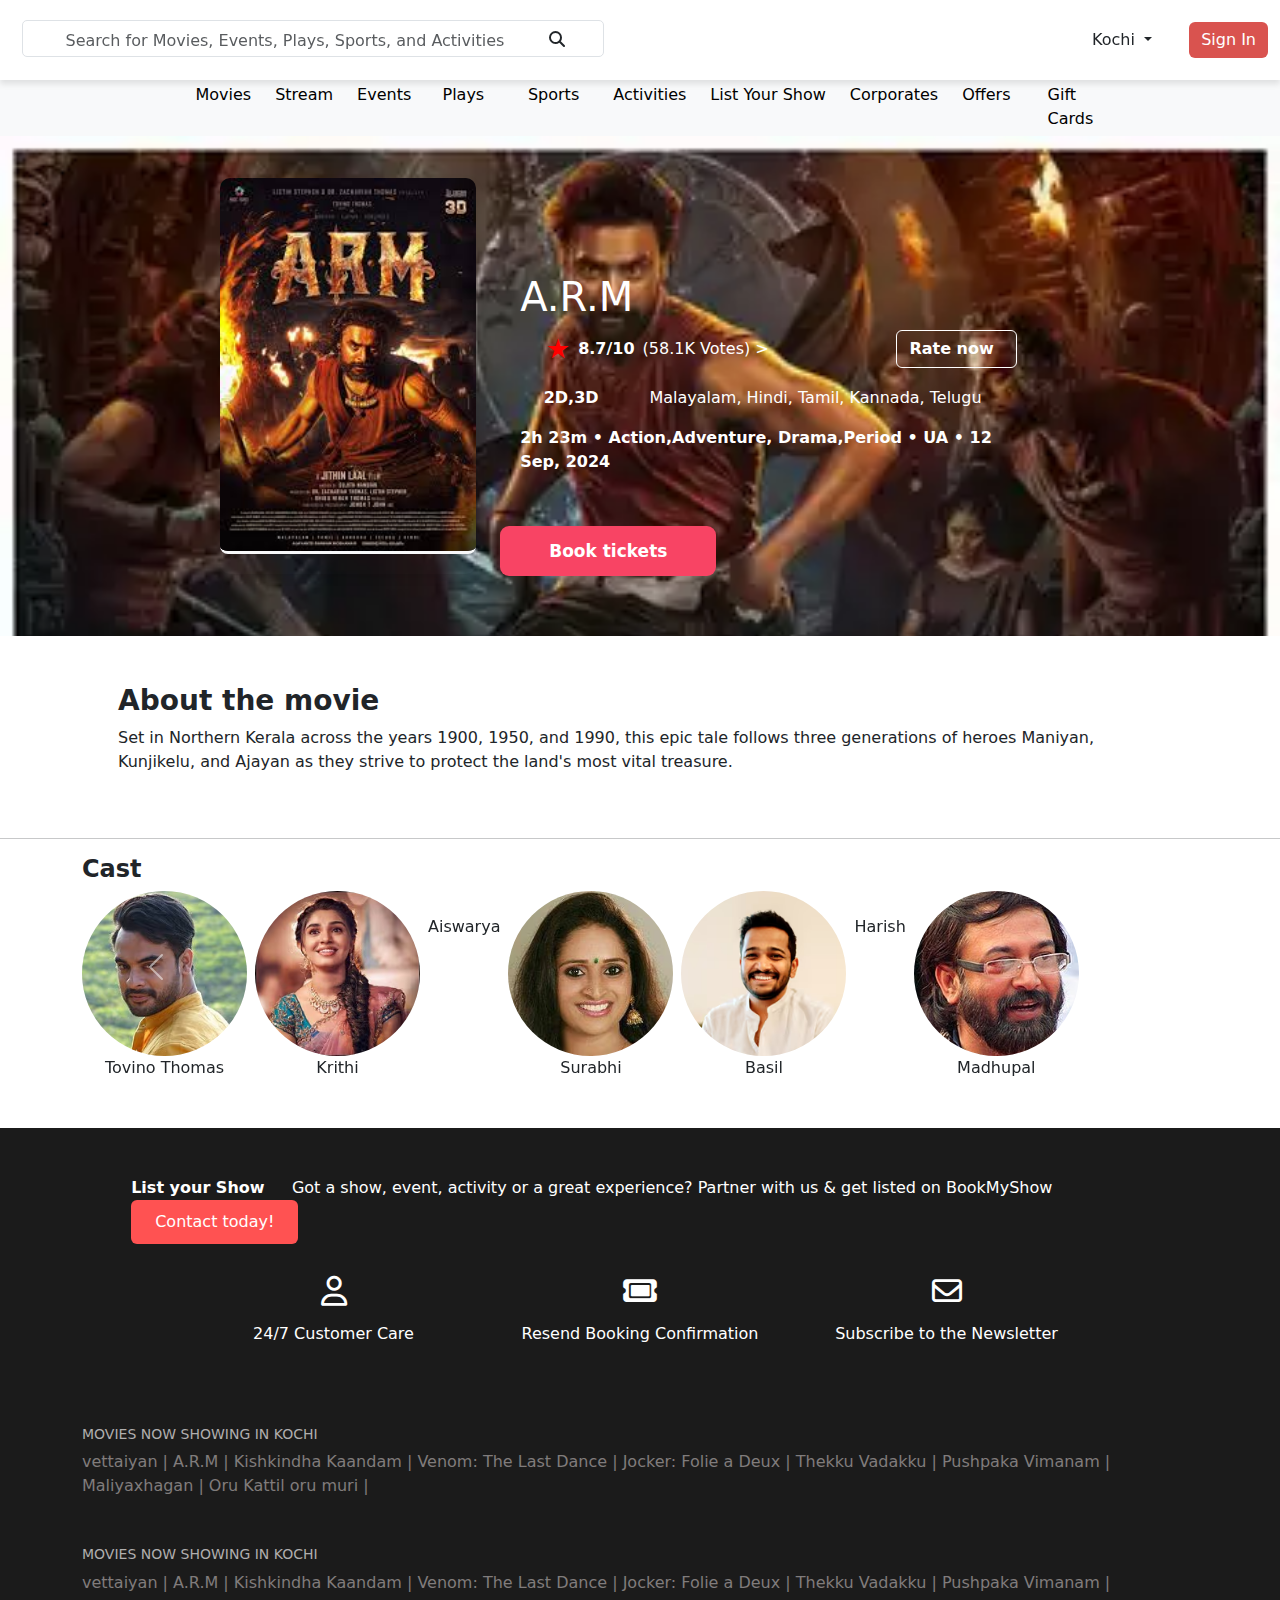
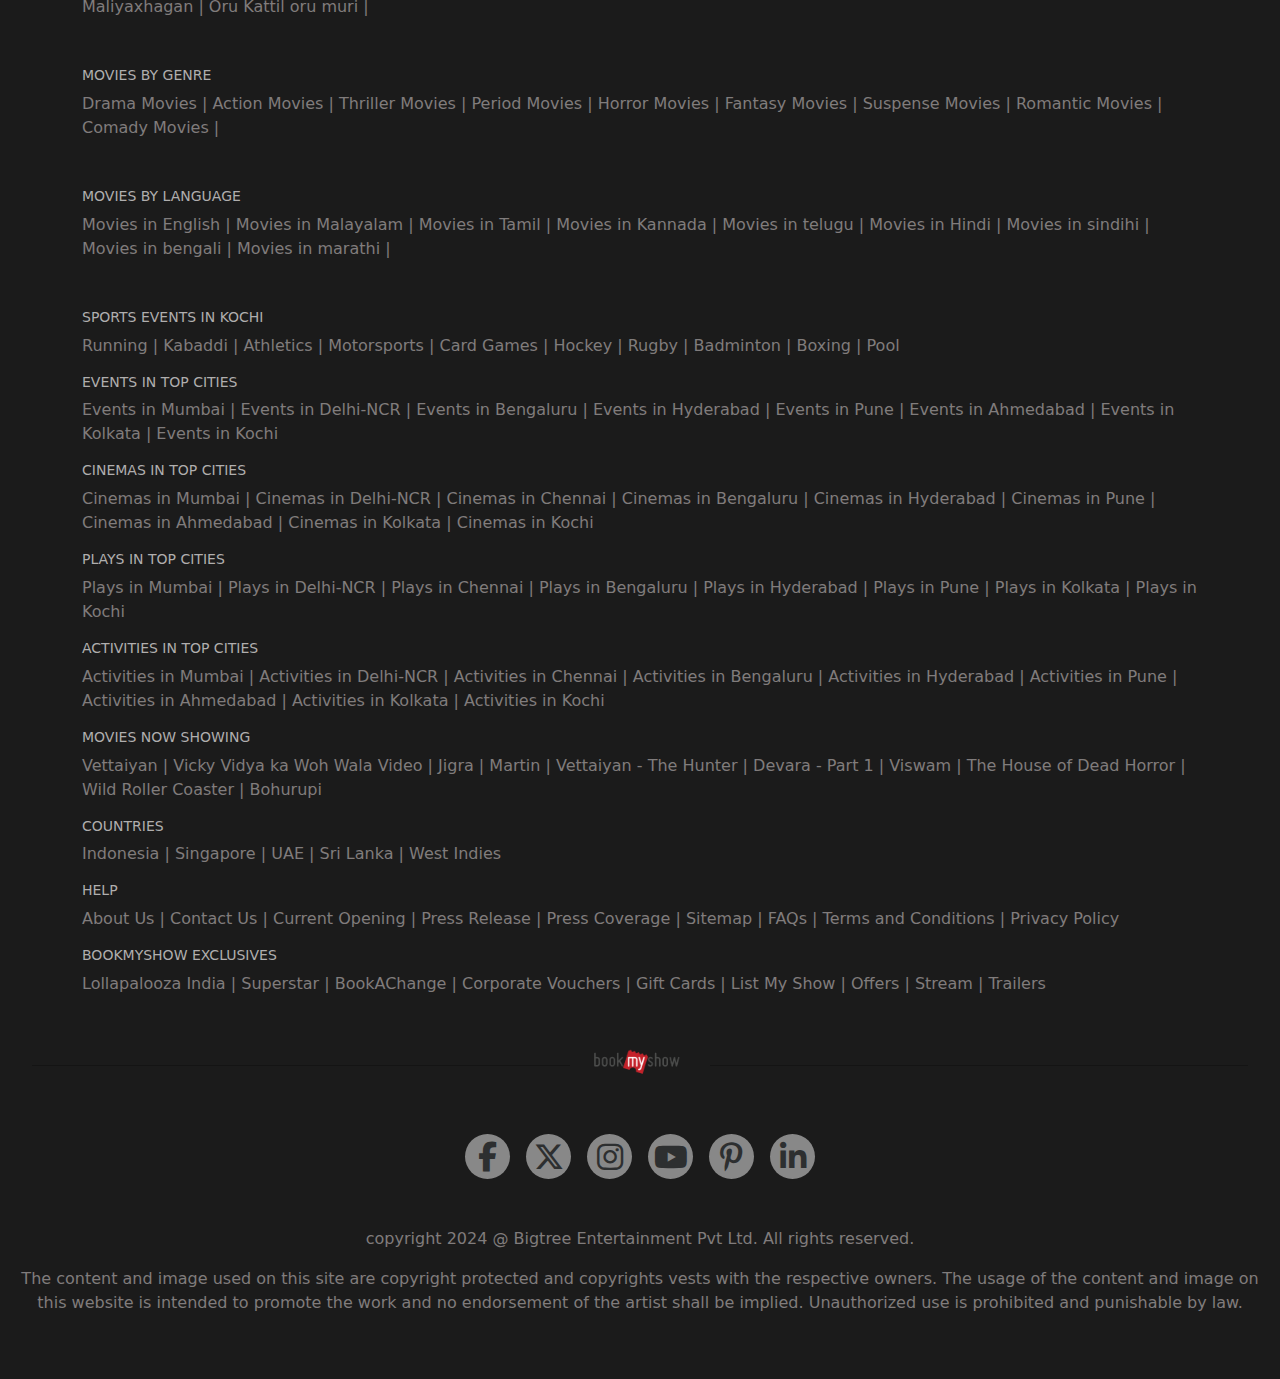
==== commit 56526d00: "upd" ====
--- a/arm.html
+++ b/arm.html
@@ -117,7 +117,7 @@
                         <figcaption style="text-align: center;">Krithi</figcaption>
                     </div>
                     <div>
-                        <img src="img/aishwarya-rajesh-1048096-1680242348.avif" class=" d-inline rounded-circle" style="width:165px;" alt="">
+                        <img src="media/c3.avif" class=" d-inline rounded-circle" style="width:165px;" alt="">
                             <figcaption style="text-align: center;">Aiswarya</figcaption>
                     </div> 
                     <div>
@@ -129,7 +129,7 @@
                             <figcaption style="text-align: center;">Basil</figcaption>
                     </div>
                     <div> 
-                        <img src="img/harish-uthaman-.avif" class=" d-inline rounded-circle" style="width:165px;" alt="">
+                        <img src="media/c6.avif" class=" d-inline rounded-circle" style="width:165px;" alt="">
                         <figcaption style="text-align: center;">Harish</figcaption>
                     </div>
                     <div> 
